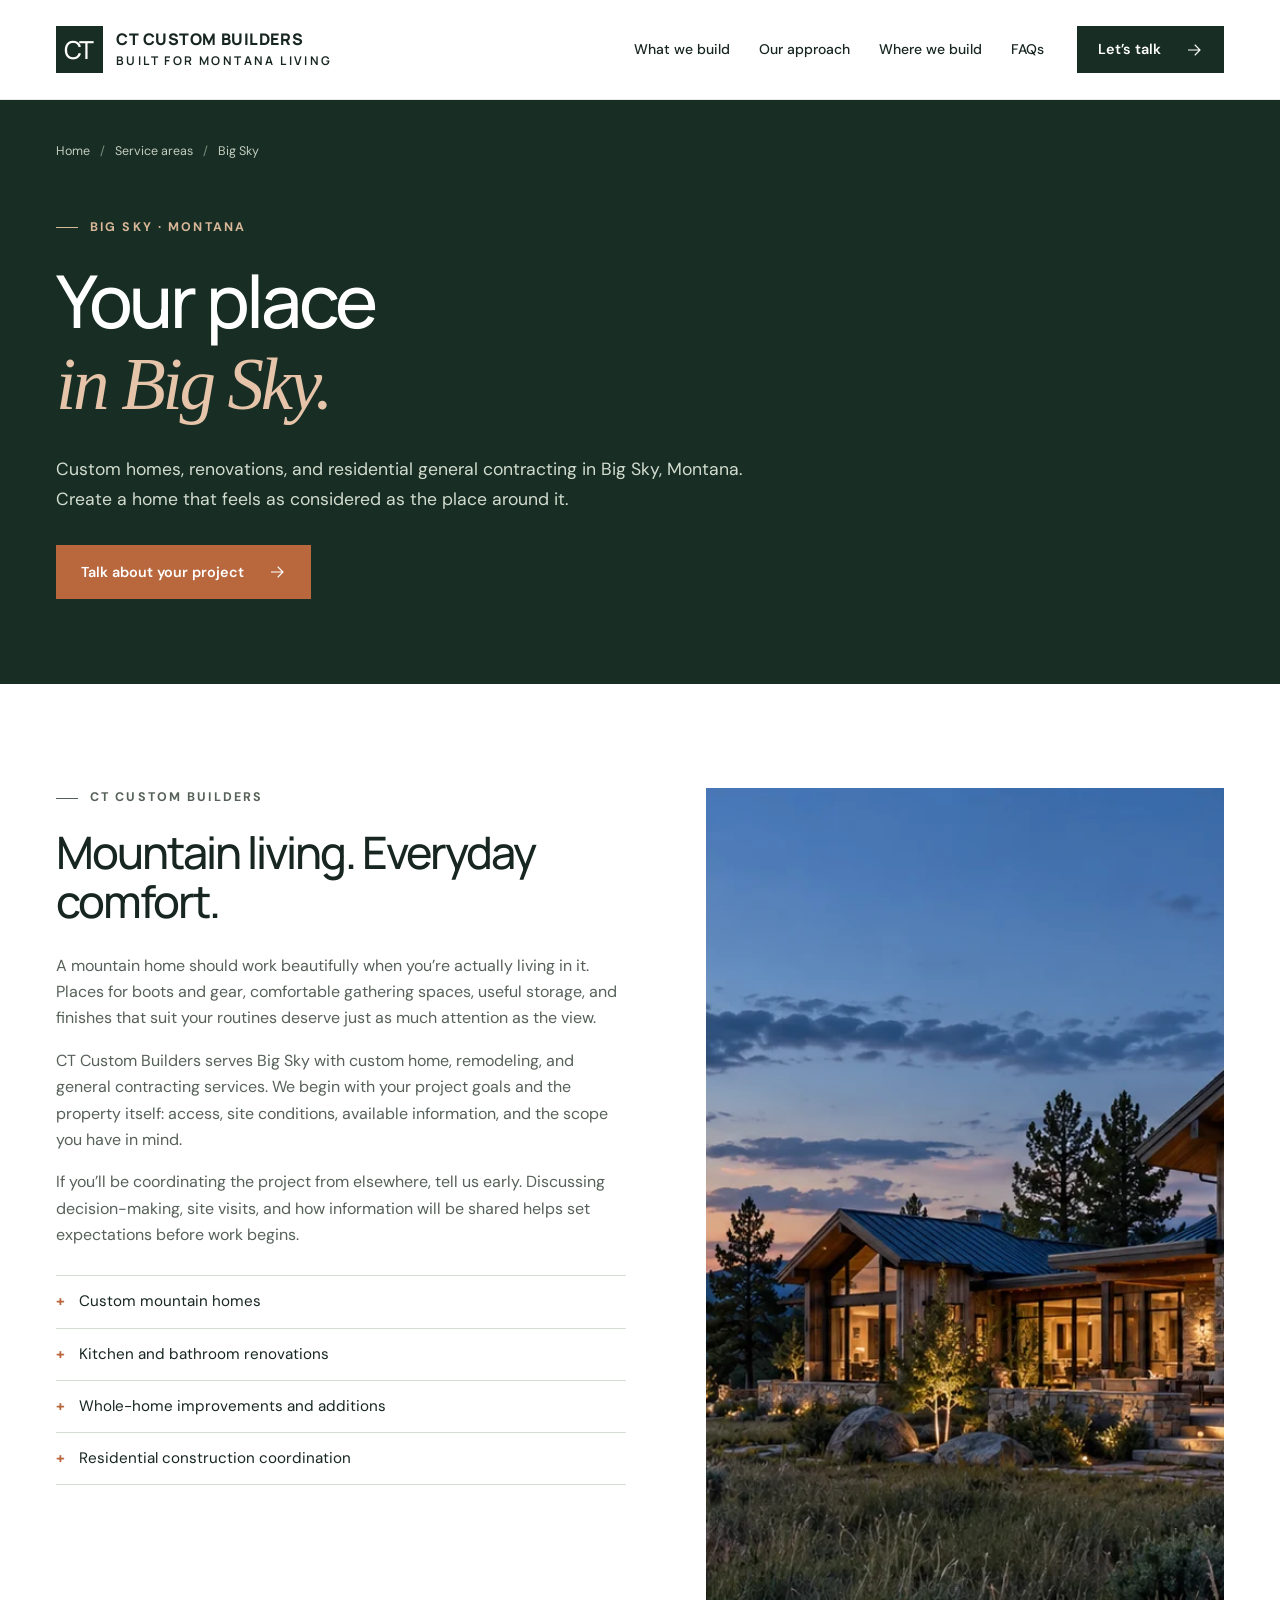
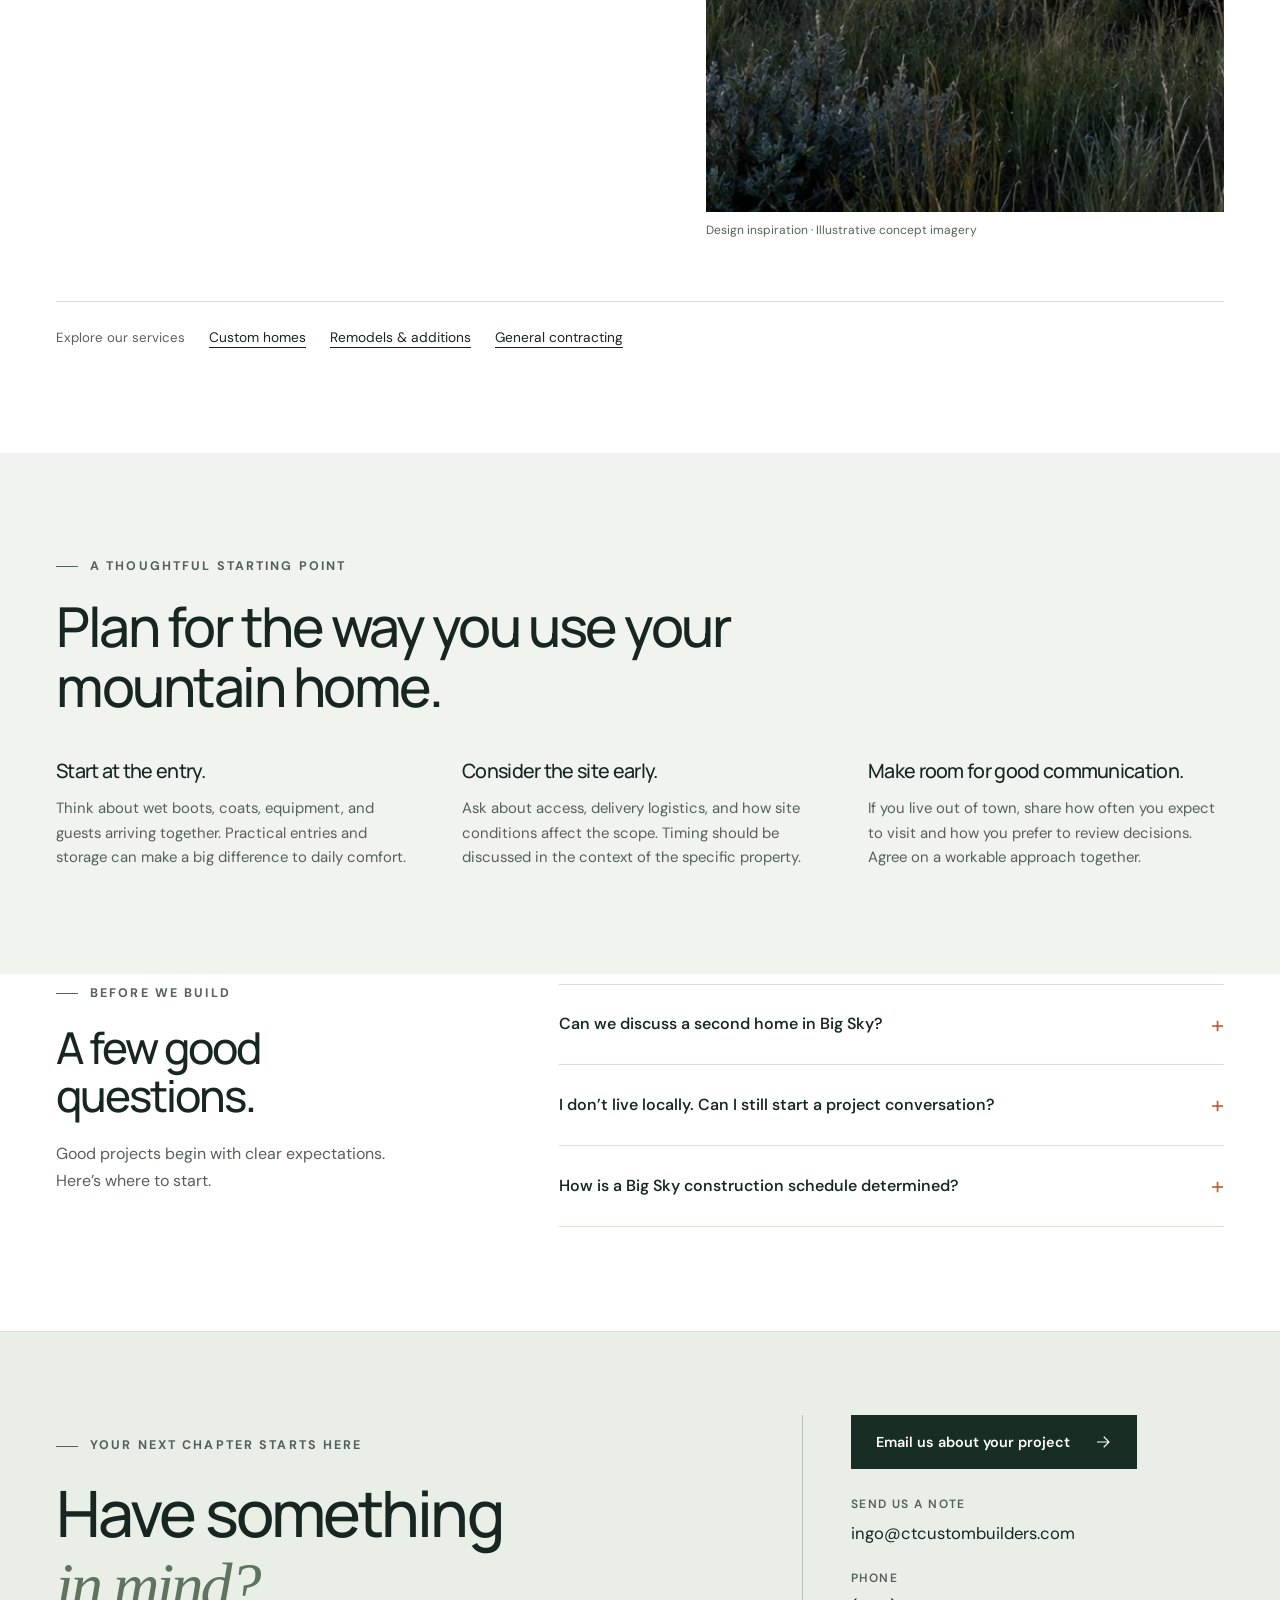
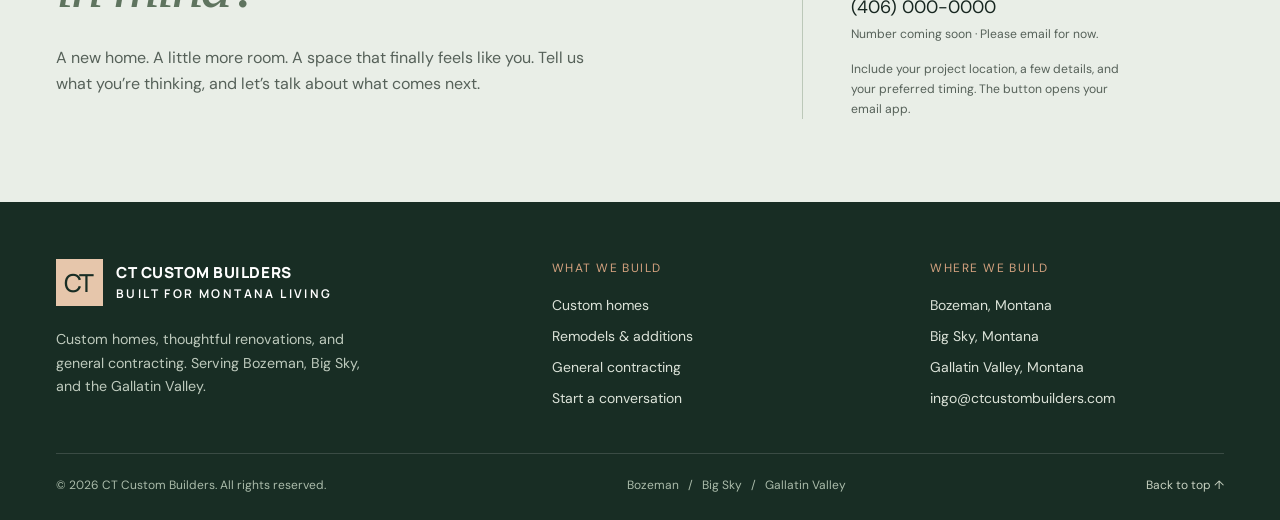
==== areas/big-sky/index.html @ 0b757d55 "Publish complete CT Custom Builders website for Hostinger Add seven responsive pages, original conce" ====
<!DOCTYPE html><html lang="en-US"><head><meta charset="utf-8"><meta name="viewport" content="width=device-width,initial-scale=1"><title>Big Sky Custom Home Builder &amp; Contractor | CT Custom Builders</title><meta name="description" content="Custom homes, mountain home renovations and general contracting in Big Sky, Montana. Plan your next project with CT Custom Builders."><meta name="robots" content="index,follow,max-image-preview:large"><meta name="theme-color" content="#182d24"><link rel="canonical" href="https://ctcustombuilders.com/areas/big-sky/"><link rel="icon" type="image/svg+xml" href="data:image/svg+xml,%3Csvg%20xmlns%3D%22http%3A%2F%2Fwww.w3.org%2F2000%2Fsvg%22%20viewBox%3D%220%200%2064%2064%22%3E%3Crect%20width%3D%2264%22%20height%3D%2264%22%20rx%3D%222%22%20fill%3D%22%23182d24%22%2F%3E%3Cpath%20d%3D%22M29%2020c-12-8-22%201-22%2012s10%2020%2022%2012%22%20fill%3D%22none%22%20stroke%3D%22%23e9c5a7%22%20stroke-width%3D%225%22%2F%3E%3Cpath%20d%3D%22M33%2020h23M44.5%2020v25%22%20fill%3D%22none%22%20stroke%3D%22%23fff%22%20stroke-width%3D%225%22%2F%3E%3C%2Fsvg%3E"><meta property="og:type" content="website"><meta property="og:site_name" content="CT Custom Builders"><meta property="og:title" content="Big Sky Custom Home Builder &amp; Contractor | CT Custom Builders"><meta property="og:description" content="Custom homes, mountain home renovations and general contracting in Big Sky, Montana. Plan your next project with CT Custom Builders."><meta property="og:url" content="https://ctcustombuilders.com/areas/big-sky/"><meta property="og:locale" content="en_US"><meta name="twitter:card" content="summary"><meta name="twitter:title" content="Big Sky Custom Home Builder &amp; Contractor | CT Custom Builders"><meta name="twitter:description" content="Custom homes, mountain home renovations and general contracting in Big Sky, Montana. Plan your next project with CT Custom Builders."><link rel="preconnect" href="https://fonts.googleapis.com"><link rel="preconnect" href="https://fonts.gstatic.com" crossorigin><link href="https://fonts.googleapis.com/css2?family=DM+Sans:wght@400;450;500;550;600;650;700&family=Manrope:wght@400;500;600;650;700;750;800&display=swap" rel="stylesheet"><link rel="stylesheet" href="/assets/site.css"><script type="application/ld+json">{"@context": "https://schema.org", "@graph": [{"@type": "Organization", "@id": "https://ctcustombuilders.com/#organization", "name": "CT Custom Builders", "url": "https://ctcustombuilders.com/", "email": "ingo@ctcustombuilders.com", "logo": "https://ctcustombuilders.com/assets/favicon.svg", "description": "A contracting company serving Bozeman, Big Sky, and the Gallatin Valley, Montana.", "areaServed": [{"@type": "City", "name": "Bozeman, Montana"}, {"@type": "Place", "name": "Big Sky, Montana"}, {"@type": "Place", "name": "Gallatin Valley, Montana"}]}, {"@type": "WebSite", "@id": "https://ctcustombuilders.com/#website", "url": "https://ctcustombuilders.com/", "name": "CT Custom Builders", "publisher": {"@id": "https://ctcustombuilders.com/#organization"}}, {"@type": "WebPage", "@id": "https://ctcustombuilders.com/areas/big-sky/#webpage", "url": "https://ctcustombuilders.com/areas/big-sky/", "name": "Big Sky Custom Home Builder & Contractor | CT Custom Builders", "description": "Custom homes, mountain home renovations and general contracting in Big Sky, Montana. Plan your next project with CT Custom Builders.", "isPartOf": {"@id": "https://ctcustombuilders.com/#website"}, "about": {"@id": "https://ctcustombuilders.com/#organization"}, "inLanguage": "en-US"}, {"@type": "BreadcrumbList", "itemListElement": [{"@type": "ListItem", "position": 1, "name": "Home", "item": "https://ctcustombuilders.com/"}, {"@type": "ListItem", "position": 2, "name": "Big Sky", "item": "https://ctcustombuilders.com/areas/big-sky/"}]}, {"@type": "Service", "@id": "https://ctcustombuilders.com/areas/big-sky/#service", "name": "Residential construction in Big Sky, Montana", "serviceType": ["Custom home construction", "Home remodeling", "General contracting"], "provider": {"@id": "https://ctcustombuilders.com/#organization"}, "areaServed": {"@type": "Place", "name": "Big Sky, Montana"}, "url": "https://ctcustombuilders.com/areas/big-sky/", "description": "Custom homes, mountain home renovations and general contracting in Big Sky, Montana. Plan your next project with CT Custom Builders."}]}</script><script src="/assets/site.js" defer></script></head><body><a class="skip" href="#main">Skip to content</a><header class="site-header"><div class="wrap header-inner"><a class="brand" href="/" aria-label="CT Custom Builders home"><span class="brand-mark" aria-hidden="true">CT</span><span class="brand-name"><strong>CT CUSTOM BUILDERS</strong><span>BUILT FOR MONTANA LIVING</span></span></a><nav class="desktop-nav" aria-label="Main navigation"><a href="/#services">What we build</a><a href="/#approach">Our approach</a><a href="/#service-areas">Where we build</a><a href="/#questions">FAQs</a><a class="button dark" href="#contact">Let’s talk <svg viewBox="0 0 24 24" fill="none" stroke="currentColor" stroke-width="1.5" aria-hidden="true"><path d="M4 12h15M13 5l7 7-7 7"/></svg></a></nav><button class="menu-toggle" type="button" aria-expanded="false" aria-controls="mobile-nav">Menu <svg viewBox="0 0 24 24" fill="none" stroke="currentColor" stroke-width="1.5" aria-hidden="true"><path d="M4 7h16M4 12h16M4 17h16"/></svg></button><nav id="mobile-nav" class="mobile-nav" aria-label="Mobile navigation"><a href="/#services">What we build</a><a href="/#approach">Our approach</a><a href="/#service-areas">Where we build</a><a href="/#questions">FAQs</a><a class="button dark" href="#contact">Let’s talk <svg viewBox="0 0 24 24" fill="none" stroke="currentColor" stroke-width="1.5" aria-hidden="true"><path d="M4 12h15M13 5l7 7-7 7"/></svg></a></nav></div></header><main id="main"><section class="inner-hero"><div class="wrap"><nav class="breadcrumbs" aria-label="Breadcrumb"><span><a href="/">Home</a></span><span><a href="/#service-areas">Service areas</a></span><span aria-current="page">Big Sky</span></nav><div class="eyebrow">Big Sky · Montana</div><h1>Your place<br><em>in Big Sky.</em></h1><p class="lead">Custom homes, renovations, and residential general contracting in Big Sky, Montana. Create a home that feels as considered as the place around it.</p><a class="button copper" href="#contact">Talk about your project <svg viewBox="0 0 24 24" fill="none" stroke="currentColor" stroke-width="1.5" aria-hidden="true"><path d="M4 12h15M13 5l7 7-7 7"/></svg></a></div></section><section class="section"><div class="wrap"><div class="detail-grid"><div><div class="eyebrow">CT Custom Builders</div><h2>Mountain living. Everyday comfort.</h2><p>A mountain home should work beautifully when you’re actually living in it. Places for boots and gear, comfortable gathering spaces, useful storage, and finishes that suit your routines deserve just as much attention as the view.</p><p>CT Custom Builders serves Big Sky with custom home, remodeling, and general contracting services. We begin with your project goals and the property itself: access, site conditions, available information, and the scope you have in mind.</p><p>If you’ll be coordinating the project from elsewhere, tell us early. Discussing decision-making, site visits, and how information will be shared helps set expectations before work begins.</p><ul class="checklist"><li>Custom mountain homes</li><li>Kitchen and bathroom renovations</li><li>Whole-home improvements and additions</li><li>Residential construction coordination</li></ul></div><figure class="detail-image"><img src="/assets/montana-home.webp" alt="Illustrative concept of a Montana home with timber and stone" width="1536" height="1024" loading="lazy" decoding="async"><figcaption>Design inspiration · Illustrative concept imagery</figcaption></figure></div><div class="related"><span>Explore our services</span><a href="/services/custom-homes/">Custom homes</a><a href="/services/remodels-additions/">Remodels &amp; additions</a><a href="/services/general-contracting/">General contracting</a></div></div></section><section class="section planning-section"><div class="wrap"><div class="section-top"><div><div class="eyebrow">A thoughtful starting point</div><h2>Plan for the way you use your mountain home.</h2></div></div><div class="process-grid"><div class="planning-card"><h3>Start at the entry.</h3><p>Think about wet boots, coats, equipment, and guests arriving together. Practical entries and storage can make a big difference to daily comfort.</p></div><div class="planning-card"><h3>Consider the site early.</h3><p>Ask about access, delivery logistics, and how site conditions affect the scope. Timing should be discussed in the context of the specific property.</p></div><div class="planning-card"><h3>Make room for good communication.</h3><p>If you live out of town, share how often you expect to visit and how you prefer to review decisions. Agree on a workable approach together.</p></div></div></div></section><section class="section faq-section" id="questions"><div class="wrap faq-grid"><div class="faq-intro"><div class="eyebrow">Before we build</div><h2>A few good questions.</h2><p>Good projects begin with clear expectations. Here’s where to start.</p></div><div class="faq-list"><details><summary>Can we discuss a second home in Big Sky?</summary><div class="answer">Yes. Tell us how you expect to use the home, where the property is located, and whether you’re planning new construction or improvements to an existing home.</div></details><details><summary>I don’t live locally. Can I still start a project conversation?</summary><div class="answer">Yes. Email your project details and let us know where you are based. We can discuss communication, site visits, and decision-making as part of the planning process.</div></details><details><summary>How is a Big Sky construction schedule determined?</summary><div class="answer">The project scope, design readiness, site access, material availability, and seasonal conditions all need consideration. A schedule is discussed after the specifics of your property and project are understood.</div></details></div></div></section><section class="contact-section" id="contact" aria-labelledby="contact-title"><div class="wrap contact-grid"><div><div class="eyebrow">Your next chapter starts here</div><h2 id="contact-title">Have something<br><em>in mind?</em></h2><p class="contact-intro">A new home. A little more room. A space that finally feels like you. Tell us what you’re thinking, and let’s talk about what comes next.</p></div><div class="contact-details"><a class="button dark" href="mailto:ingo@ctcustombuilders.com?subject=Let%E2%80%99s%20talk%20about%20my%20project&amp;body=Hello%20CT%20Custom%20Builders%2C%0A%0AI%20would%20like%20to%20discuss%20a%20project.%0A%0AName%3A%0AProject%20location%3A%0AProject%20type%3A%0APreferred%20timeline%3A%0AA%20little%20about%20my%20plans%3A%0A%0AThank%20you%21">Email us about your project <svg viewBox="0 0 24 24" fill="none" stroke="currentColor" stroke-width="1.5" aria-hidden="true"><path d="M4 12h15M13 5l7 7-7 7"/></svg></a><div><span class="contact-label">Send us a note</span><a class="contact-email" href="mailto:ingo@ctcustombuilders.com">ingo@ctcustombuilders.com</a></div><div class="phone-line"><span class="contact-label">Phone</span><span class="phone-number">(406) 000-0000</span><span class="phone-note">Number coming soon · Please email for now.</span></div><p class="email-note">Include your project location, a few details, and your preferred timing. The button opens your email app.</p></div></div></section></main><footer class="site-footer"><div class="wrap"><div class="footer-main"><div class="footer-brand"><a class="brand" href="/" aria-label="CT Custom Builders home"><span class="brand-mark" aria-hidden="true">CT</span><span class="brand-name"><strong>CT CUSTOM BUILDERS</strong><span>BUILT FOR MONTANA LIVING</span></span></a><p>Custom homes, thoughtful renovations, and general contracting. Serving Bozeman, Big Sky, and the Gallatin Valley.</p></div><div><div class="footer-heading">What we build</div><nav class="footer-links" aria-label="Services"><a href="/services/custom-homes/">Custom homes</a><a href="/services/remodels-additions/">Remodels &amp; additions</a><a href="/services/general-contracting/">General contracting</a><a href="#contact">Start a conversation</a></nav></div><div><div class="footer-heading">Where we build</div><nav class="footer-links" aria-label="Service areas"><a href="/areas/bozeman/">Bozeman, Montana</a><a href="/areas/big-sky/">Big Sky, Montana</a><a href="/areas/gallatin-valley/">Gallatin Valley, Montana</a><a href="mailto:ingo@ctcustombuilders.com">ingo@ctcustombuilders.com</a></nav></div></div><div class="footer-bottom"><span>© 2026 CT Custom Builders. All rights reserved.</span><span>Bozeman &nbsp; / &nbsp; Big Sky &nbsp; / &nbsp; Gallatin Valley</span><a href="/#main">Back to top ↑</a></div></div></footer></body></html>
---- assets/site.css ----
:root{--ink:#172620;--muted:#566159;--paper:#fff;--mist:#f1f3ef;--line:#d6ddd5;--accent:#b9683e;--accent-dark:#934b28;--forest:#182d24;--sand:#e9c5a7;--serif:Georgia,'Times New Roman',serif;--sans:'DM Sans',Arial,sans-serif;--heading:'Manrope',Arial,sans-serif}
*{box-sizing:border-box}html{scroll-behavior:smooth;scroll-padding-top:100px}body{margin:0;background:var(--paper);color:var(--ink);font-family:var(--sans);font-size:16px;line-height:1.65;-webkit-font-smoothing:antialiased}a{color:inherit;text-decoration:none}button{font:inherit}button,a,summary{-webkit-tap-highlight-color:transparent}a:focus-visible,button:focus-visible,summary:focus-visible{outline:3px solid var(--accent);outline-offset:6px}img{display:block;width:100%;object-fit:cover}h1,h2,h3,h4,p{margin:0}h1,h2,h3{font-family:var(--heading);font-weight:500;line-height:1.1;letter-spacing:-.045em}h2{font-size:clamp(2.25rem,4.3vw,4.1rem)}h3{font-size:1.6rem;line-height:1.25;letter-spacing:-.035em}p+p{margin-top:1rem}button{cursor:pointer}svg{flex-shrink:0}.wrap{width:min(1344px,calc(100% - 112px));margin:auto}.eyebrow{font-size:.78rem;letter-spacing:.17em;font-weight:700;line-height:1.5;text-transform:uppercase}.eyebrow::before{content:'';display:inline-block;vertical-align:middle;width:22px;height:1px;background:currentColor;margin-right:12px}.section{padding:104px 0}.muted{color:var(--muted)}.text-link{display:inline-flex;align-items:center;gap:20px;font-size:.9rem;font-weight:600;border-bottom:1px solid currentColor;padding:8px 0;line-height:1.4}.text-link svg{width:17px;height:17px;transition:transform .2s}.text-link:hover svg{transform:translateX(4px)}.button{display:inline-flex;align-items:center;justify-content:center;gap:24px;padding:17px 24px;font-size:.9rem;line-height:1.3;font-weight:600;min-height:54px;transition:background .2s,transform .2s;border:1px solid transparent}.button:hover{transform:translateY(-2px)}.button svg{width:18px;height:18px}.button.copper{background:var(--accent);color:#fff}.button.copper:hover{background:var(--accent-dark)}.button.light{background:#fff;color:var(--ink)}.button.dark{background:var(--forest);color:#fff}.button.outline{border-color:#819087;color:#fff}.button.outline:hover{background:#ffffff12}.skip{position:fixed;top:-100px;left:16px;padding:12px;background:white;z-index:100}.skip:focus{top:12px}.site-header{height:100px;display:flex;align-items:center;background:#fff;border-bottom:1px solid #e7eae5;position:relative;z-index:20}.header-inner{display:flex;align-items:center;justify-content:space-between;gap:28px}.brand{display:flex;align-items:center;gap:13px;flex-shrink:0}.brand-mark{width:47px;height:47px;background:var(--forest);color:#fff;display:flex;align-items:center;justify-content:center;font:500 1.55rem var(--heading);letter-spacing:-.11em;padding-right:4px}.brand-name{font-family:var(--heading);line-height:1.2}.brand-name strong{display:block;font-size:1rem;font-weight:800;letter-spacing:.035em}.brand-name span{display:block;font-size:.75rem;letter-spacing:.2em;font-weight:650;margin-top:5px}.desktop-nav{display:flex;align-items:center;gap:29px;font-size:.875rem;font-weight:500}.desktop-nav a:not(.button){padding:13px 0;position:relative}.desktop-nav a:not(.button):after{content:'';position:absolute;bottom:8px;left:0;right:100%;height:1px;background:var(--accent);transition:right .2s}.desktop-nav a:hover:after{right:0}.desktop-nav .button{padding:13px 20px;min-height:47px;margin-left:4px}.menu-toggle{display:none;align-items:center;justify-content:center;gap:8px;border:1px solid var(--line);background:#fff;padding:9px 12px;font-size:.875rem}.menu-toggle svg{width:20px;height:20px}.mobile-nav{display:none}.hero{position:relative;color:#fff;min-height:730px;height:min(820px,calc(100svh - 100px));isolation:isolate;overflow:hidden;background:#23382f}.hero-image{position:absolute;inset:0;width:100%;height:100%;z-index:-3;object-position:60% 53%}.hero:after{content:'';position:absolute;inset:0;z-index:-2;background:linear-gradient(90deg,rgba(9,23,18,.79) 0%,rgba(11,25,19,.56) 38%,rgba(12,28,20,.06) 78%),linear-gradient(0deg,rgba(10,25,18,.6),transparent 38%)}.hero-inner{height:100%;min-height:inherit;display:flex;flex-direction:column;justify-content:center;align-items:flex-start;padding-top:5px;padding-bottom:88px}.hero .eyebrow{color:#e6eae3;margin-bottom:27px;font-size:.76rem}.hero h1{font-size:clamp(4.1rem,6.7vw,6.7rem);max-width:810px;line-height:1.045;letter-spacing:-.065em;font-weight:500}.hero h1 em{font-family:var(--serif);font-weight:400;letter-spacing:-.06em;color:#e5c4a9}.hero-copy{max-width:490px;font-size:1.065rem;line-height:1.65;color:#e6e9e4;margin-top:27px}.hero-actions{display:flex;gap:30px;align-items:center;margin-top:35px}.hero-actions .text-link{font-size:.875rem;border-bottom-color:#ffffff60}.hero-bottom{position:absolute;bottom:32px;left:0;right:0;display:flex;align-items:flex-end;justify-content:space-between;gap:25px;font-size:.78rem;color:#e1e7df}.hero-bottom .location{display:flex;align-items:center;gap:9px}.hero-bottom svg{width:16px;height:16px}.hero-bottom .concept{color:#ffffffae;font-size:.75rem}.intro-ribbon{border-bottom:1px solid var(--line);background:#f8f9f6}.intro-ribbon .wrap{display:flex;align-items:center;justify-content:space-between;padding:26px 0;gap:24px}.intro-ribbon p{font:500 1.03rem var(--heading);letter-spacing:-.02em}.ribbon-items{display:flex;gap:32px;font-size:.8rem;letter-spacing:.03em;color:var(--muted)}.ribbon-items span+span:before{content:'+';margin-right:32px;color:var(--accent)}.section-top{display:flex;align-items:flex-end;justify-content:space-between;gap:45px;margin-bottom:49px}.section-top .eyebrow{margin-bottom:20px;color:var(--muted)}.section-top h2{max-width:650px}.section-top>p{max-width:330px;font-size:.98rem;color:var(--muted);line-height:1.7;padding-bottom:4px}.service-grid{display:grid;grid-template-columns:1fr 1fr 1fr;gap:25px}.service-card{min-width:0}.service-photo{position:relative;display:block;overflow:hidden;background:var(--mist);aspect-ratio:1.36}.service-photo img{height:100%;transition:transform .6s}.service-photo:hover img{transform:scale(1.035)}.service-photo .number{position:absolute;top:16px;left:16px;background:#fff;color:var(--ink);font-size:.75rem;padding:5px 10px;font-weight:600}.service-card:first-child img{object-position:72%}.service-card:last-child img{object-position:center}.service-title{display:flex;justify-content:space-between;align-items:center;gap:12px;margin:24px 0 12px}.service-title h3{font-size:1.5rem}.service-title svg{width:23px;height:23px;color:var(--accent)}.service-card p{font-size:.95rem;color:var(--muted);line-height:1.65}.service-card .text-link{margin-top:12px;font-size:.8rem}.image-note{text-align:right;margin-top:20px;font-size:.75rem;color:#727b74}.approach-section{background:var(--forest);color:#fff;position:relative;overflow:hidden}.approach-grid{display:grid;grid-template-columns:1fr 1.05fr;gap:100px;align-items:center}.approach-photo{position:relative}.approach-photo img{aspect-ratio:.91;object-position:50% 50%;max-height:610px}.approach-photo .photo-tag{position:absolute;left:24px;bottom:24px;right:24px;padding:20px 24px;border:1px solid #ffffff60;background:#163025a8;backdrop-filter:blur(8px);font:500 1.1rem var(--heading);line-height:1.4}.approach-copy .eyebrow{color:#c9d2c7;margin-bottom:25px}.approach-copy h2{font-size:clamp(2.3rem,4.2vw,4rem)}.approach-copy h2 em{font-family:var(--serif);font-weight:400;color:var(--sand)}.approach-copy>p{color:#c9d2c7;margin-top:25px;max-width:460px}.principles{margin-top:29px;border-top:1px solid #ffffff2c}.principle{padding:18px 0;border-bottom:1px solid #ffffff2c;display:flex;gap:18px;align-items:baseline}.principle>span{color:#d4a27f;font-size:.75rem}.principle h3{font-size:1.02rem;letter-spacing:-.02em}.principle p{margin-top:5px;color:#c1ccc0;font-size:.875rem}.approach-copy .text-link{margin-top:26px;color:#fff}.areas-section{background:var(--mist)}.area-list{border-top:1px solid #bbc6bc}.area-row{display:grid;grid-template-columns:52px 1fr 1.4fr 38px;align-items:center;gap:25px;padding:31px 0;border-bottom:1px solid #bbc6bc;transition:color .2s}.area-row:hover{color:var(--accent-dark)}.area-row .area-number{font-size:.78rem;color:#727d73}.area-row h3{font-size:2rem}.area-row p{font-size:.95rem;color:var(--muted);max-width:450px}.area-row .round-arrow{border:1px solid #a8b4a9;display:flex;align-items:center;justify-content:center;width:38px;height:38px;border-radius:50%}.round-arrow svg{width:18px;height:18px}.process-top{display:grid;grid-template-columns:1fr 1fr;gap:80px;margin-bottom:54px;align-items:end}.process-top .eyebrow{margin-bottom:20px;color:var(--muted)}.process-top p{max-width:425px;color:var(--muted);justify-self:end}.process-grid{display:grid;grid-template-columns:repeat(3,1fr);gap:50px;counter-reset:process}.process-item{border-top:1px solid var(--line);padding-top:23px}.process-item .step{font-size:.82rem;color:var(--accent);display:block;margin-bottom:28px;font-weight:600}.process-item h3{font-size:1.3rem;margin-bottom:14px}.process-item p{font-size:.94rem;color:var(--muted)}.faq-section{padding-top:10px}.faq-grid{display:grid;grid-template-columns:.85fr 1.4fr;gap:100px}.faq-grid .eyebrow{color:var(--muted);margin-bottom:20px}.faq-grid h2{font-size:2.75rem;max-width:370px}.faq-grid .faq-intro p{margin-top:22px;color:var(--muted);max-width:330px}.faq-list{border-top:1px solid var(--line)}details{border-bottom:1px solid var(--line)}summary{list-style:none;display:flex;align-items:center;justify-content:space-between;gap:30px;padding:23px 0;font-size:1rem;font-weight:550;cursor:pointer;line-height:1.4}summary::-webkit-details-marker{display:none}summary:after{content:'+';font-size:1.5rem;font-weight:400;color:var(--accent)}details[open] summary:after{content:'−'}details .answer{padding:0 35px 24px 0;color:var(--muted);font-size:.95rem}.contact-section{background:#e9eeE7;border-top:1px solid #d8e0d5;padding:83px 0}.contact-grid{display:grid;grid-template-columns:1.3fr .85fr;gap:100px;align-items:center}.contact-section .eyebrow{color:var(--muted);margin-bottom:23px}.contact-section h2{font-size:clamp(2.75rem,5vw,4.4rem);max-width:660px}.contact-section h2 em{font-family:var(--serif);font-weight:400;color:#5f745f}.contact-section .contact-intro{margin-top:23px;color:var(--muted);max-width:540px}.contact-details{border-left:1px solid #bcc8b9;padding-left:48px}.contact-details .button{margin-bottom:26px;white-space:nowrap}.contact-label{display:block;font-size:.75rem;font-weight:600;letter-spacing:.12em;text-transform:uppercase;color:var(--muted);margin-bottom:5px}.contact-email{font-size:1.04rem;word-break:break-word}.contact-email:hover{text-decoration:underline}.phone-line{margin-top:21px}.phone-number{font-size:1.12rem}.phone-note{display:block;color:var(--muted);font-size:.76rem;margin-top:1px}.email-note{font-size:.76rem;color:var(--muted);margin-top:15px;max-width:290px}.site-footer{background:var(--forest);color:#fff;padding:57px 0 24px}.footer-main{display:grid;grid-template-columns:1.4fr 1fr 1fr;gap:85px}.site-footer .brand-mark{background:#e6c6ab;color:var(--forest)}.site-footer .brand-name strong{font-size:.95rem}.footer-brand p{font-size:.89rem;color:#becabd;max-width:315px;margin-top:22px}.footer-heading{font-size:.75rem;letter-spacing:.12em;text-transform:uppercase;color:#d4a27f;margin-bottom:15px}.footer-links{display:flex;flex-direction:column;align-items:flex-start;gap:8px;font-size:.86rem;color:#dce3d9}.footer-links a:hover{color:#e8bea0}.footer-bottom{border-top:1px solid #ffffff25;display:flex;justify-content:space-between;gap:24px;margin-top:43px;padding-top:22px;color:#aabbaa;font-size:.75rem}.footer-bottom a{color:#c7d1c1}.inner-hero{background:var(--forest);color:#fff;padding:41px 0 85px;position:relative;overflow:hidden}.breadcrumbs{display:flex;flex-wrap:wrap;gap:10px;font-size:.78rem;color:#c3cdbf;margin-bottom:56px}.breadcrumbs a:hover{text-decoration:underline}.breadcrumbs span:not(:last-child):after{content:'/';margin-left:10px;color:#7b907c}.inner-hero .eyebrow{color:#d9b89a;margin-bottom:24px}.inner-hero h1{font-size:clamp(3rem,5.7vw,5.7rem);max-width:1060px}.inner-hero h1 em{font-family:var(--serif);font-weight:400;color:#e5c4a9}.inner-hero .lead{font-size:1.1rem;max-width:710px;color:#d2dcce;margin-top:30px;line-height:1.7}.inner-hero .button{margin-top:30px}.detail-grid{display:grid;grid-template-columns:1.1fr 1fr;gap:80px;align-items:start}.detail-grid .eyebrow{color:var(--muted);margin-bottom:20px}.detail-grid h2{font-size:clamp(2.2rem,3.5vw,3.3rem);margin-bottom:27px}.detail-grid p{color:var(--muted)}.detail-image img{aspect-ratio:1.07}.detail-image figcaption{font-size:.75rem;color:var(--muted);margin-top:9px}.detail-image{margin:0}.checklist{list-style:none;margin:27px 0 0;padding:0;border-top:1px solid var(--line)}.checklist li{padding:13px 0;border-bottom:1px solid var(--line);display:flex;gap:14px;color:var(--ink);font-size:.95rem}.checklist li:before{content:'+';color:var(--accent);font-weight:700}.planning-section{background:var(--mist)}.planning-section .section-top{margin-bottom:42px}.planning-section .section-top h2{max-width:810px}.planning-card h3{font-size:1.23rem;margin-bottom:13px}.planning-card p{font-size:.93rem;color:var(--muted)}.related{margin-top:60px;border-top:1px solid var(--line);padding-top:24px;display:flex;gap:24px;flex-wrap:wrap;align-items:center}.related>span{font-size:.83rem;color:var(--muted)}.related a{font-size:.86rem;text-decoration:underline;text-underline-offset:5px}.error-content{text-align:center;padding:100px 20px}.error-content h1{font-size:4rem}.error-content p{margin:25px 0}.error-content .button{margin-top:10px}
@media(min-width:1700px){.hero h1{font-size:7rem}.hero{height:830px}.wrap{width:min(1450px,calc(100% - 144px))}}
@media(max-width:1180px){.wrap{width:calc(100% - 72px)}.desktop-nav{gap:22px}.hero{min-height:690px}.hero h1{font-size:5.6rem}.approach-grid{gap:60px}.contact-grid{gap:55px}.contact-details{padding-left:35px}.ribbon-items{gap:20px}.ribbon-items span+span:before{margin-right:20px}.faq-grid{gap:70px}.footer-main{gap:45px}.detail-grid{gap:50px}.brand-name strong{font-size:.9rem}}
@media(max-width:960px){.desktop-nav{gap:20px}.desktop-nav>a:nth-child(3){display:none}.desktop-nav>a:nth-child(4){display:none}.hero{min-height:700px}.hero h1{font-size:5rem}.hero-image{object-position:63%}.intro-ribbon .wrap{align-items:flex-start;flex-direction:column;gap:12px}.section{padding:78px 0}.section-top{gap:35px}.section-top>p{max-width:290px}.service-grid{gap:20px}.service-title{align-items:flex-start}.service-title h3{font-size:1.26rem}.service-title svg{width:19px}.approach-grid{gap:40px}.approach-photo .photo-tag{left:18px;bottom:18px;right:18px;padding:15px;font-size:1rem}.approach-photo img{aspect-ratio:.76}.approach-copy h2{font-size:2.6rem}.area-row{grid-template-columns:30px 1fr 1.2fr 38px;gap:18px}.area-row h3{font-size:1.6rem}.process-top{gap:45px}.process-grid{gap:30px}.faq-grid{gap:50px;grid-template-columns:1fr 1.35fr}.faq-grid h2{font-size:2.4rem}.contact-grid{gap:38px;grid-template-columns:1.1fr 1fr}.contact-details{padding-left:30px}.contact-section h2{font-size:3.2rem}.contact-details .button{padding:15px 18px;gap:14px}.footer-main{gap:40px}.detail-grid{gap:40px}}
@media(max-width:850px){html{scroll-padding-top:30px}.wrap{width:calc(100% - 40px)}.site-header{height:80px}.brand-mark{width:40px;height:40px;font-size:1.35rem}.brand{gap:10px}.brand-name strong{font-size:.83rem}.brand-name span{font-size:.75rem;margin-top:4px}.desktop-nav{display:none}.menu-toggle{display:flex}.mobile-nav{position:absolute;top:80px;left:0;right:0;background:#fff;border-top:1px solid var(--line);padding:12px 20px 23px;box-shadow:0 12px 18px #15281b13}.mobile-nav.is-open{display:flex;flex-direction:column}.mobile-nav>a{padding:13px 4px;font-size:1rem;border-bottom:1px solid #e1e6df}.mobile-nav>.button{margin-top:15px;border:0}.hero{height:auto;min-height:690px}.hero-inner{min-height:690px;padding-top:76px;padding-bottom:145px;justify-content:flex-start}.hero-image{object-position:67% 50%}.hero:after{background:linear-gradient(90deg,#0c211be6,#11271db3 50%,#13291d6b),linear-gradient(0deg,#15281ab3,transparent)}.hero .eyebrow{font-size:.75rem;letter-spacing:.12em;margin-bottom:27px}.hero .eyebrow:before{width:14px;margin-right:8px}.hero h1{font-size:clamp(3.35rem,11.5vw,5rem);line-height:1.07;letter-spacing:-.06em}.hero-copy{font-size:.96rem;margin-top:24px;max-width:365px}.hero-actions{gap:22px;margin-top:30px;align-items:flex-start;flex-direction:column}.hero-actions .button{padding:16px 22px}.hero-actions .text-link{font-size:.82rem}.hero-bottom{bottom:25px;align-items:flex-start;flex-direction:column;gap:10px}.hero-bottom .location{font-size:.75rem}.hero-bottom .concept{font-size:.75rem}.intro-ribbon .wrap{padding:23px 0;gap:15px}.intro-ribbon p{font-size:1rem}.ribbon-items{gap:13px;font-size:.75rem;letter-spacing:0;flex-wrap:wrap}.ribbon-items span+span:before{margin-right:13px}.section{padding:65px 0}h2{font-size:2.45rem;letter-spacing:-.05em}.section-top{flex-direction:column;align-items:flex-start;gap:23px;margin-bottom:33px}.section-top .eyebrow{margin-bottom:19px;font-size:.75rem}.section-top>p{max-width:100%;font-size:.96rem}.service-grid{grid-template-columns:1fr;gap:38px}.service-photo{aspect-ratio:1.42}.service-title{margin-top:19px;align-items:center}.service-title h3{font-size:1.55rem}.service-card p{font-size:.95rem}.service-card .text-link{font-size:.85rem}.image-note{text-align:left;margin-top:30px;font-size:.75rem;max-width:330px}.approach-grid{grid-template-columns:1fr;gap:39px}.approach-photo img{aspect-ratio:1.2;max-height:500px}.approach-photo .photo-tag{left:20px;right:20px;bottom:20px;font-size:1.02rem}.approach-copy .eyebrow{font-size:.75rem;margin-bottom:21px}.approach-copy h2{font-size:2.6rem}.approach-copy>p{font-size:.95rem;margin-top:24px}.principle h3{font-size:1.02rem}.area-row{grid-template-columns:24px 1fr 35px;gap:13px;padding:25px 0}.area-row h3{font-size:1.65rem}.area-row p{grid-column:2;grid-row:2;font-size:.89rem}.area-row .round-arrow{grid-column:3;grid-row:1/3;width:35px;height:35px}.area-row .area-number{align-self:center;font-size:.75rem}.process-top{grid-template-columns:1fr;gap:25px;margin-bottom:38px}.process-top p{max-width:100%;justify-self:start;font-size:.96rem}.process-top .eyebrow{font-size:.75rem}.process-grid{grid-template-columns:1fr;gap:26px}.process-item{padding-top:19px}.process-item .step{margin-bottom:15px}.process-item h3{font-size:1.4rem;margin-bottom:12px}.faq-section{padding-top:10px}.faq-grid{grid-template-columns:1fr;gap:30px}.faq-grid h2{font-size:2.45rem}.faq-grid .eyebrow{font-size:.75rem}.faq-grid .faq-intro p{margin-top:20px;max-width:100%;font-size:.95rem}summary{font-size:.94rem;gap:20px;padding:22px 0}details .answer{font-size:.91rem;padding-right:14px}.contact-section{padding:61px 0}.contact-grid{grid-template-columns:1fr;gap:35px}.contact-section h2{font-size:2.9rem}.contact-section .eyebrow{font-size:.75rem}.contact-section .contact-intro{font-size:.94rem}.contact-details{border-left:0;border-top:1px solid #bdc9b9;padding:30px 0 0;display:grid;grid-template-columns:1fr;align-items:start;justify-items:start}.contact-details .button{margin-bottom:25px}.contact-email{font-size:1.03rem}.email-note{max-width:100%;font-size:.76rem}.site-footer{padding-top:44px}.footer-main{grid-template-columns:1fr 1fr;gap:33px 30px}.footer-brand{grid-column:1/-1}.footer-brand p{font-size:.86rem;max-width:330px}.footer-heading{font-size:.75rem}.footer-links{font-size:.81rem;gap:10px}.footer-bottom{flex-direction:column;gap:10px;font-size:.75rem;margin-top:35px}.inner-hero{padding:27px 0 53px}.breadcrumbs{font-size:.75rem;gap:7px;margin-bottom:39px}.inner-hero .eyebrow{font-size:.75rem;margin-bottom:22px}.inner-hero h1{font-size:clamp(2.65rem,10.5vw,4.2rem);line-height:1.1}.inner-hero .lead{font-size:1rem;margin-top:24px}.detail-grid{grid-template-columns:1fr;gap:37px}.detail-grid h2{font-size:2.3rem;margin-bottom:23px}.detail-grid p{font-size:.95rem}.detail-grid .eyebrow{font-size:.75rem}.detail-image img{aspect-ratio:1.25}.planning-section .process-grid{gap:32px}.planning-card{border-top:1px solid var(--line);padding-top:22px}.planning-card h3{font-size:1.3rem}.related{margin-top:35px;gap:17px}.related>span{flex-basis:100%}.button{font-size:.88rem;min-height:52px}}
@media(prefers-reduced-motion:reduce){html{scroll-behavior:auto}*,*:before,*:after{transition:none!important;animation:none!important}}

.footer-links a{overflow-wrap:anywhere;max-width:100%}.footer-links,.service-card .text-link{font-size:.875rem}
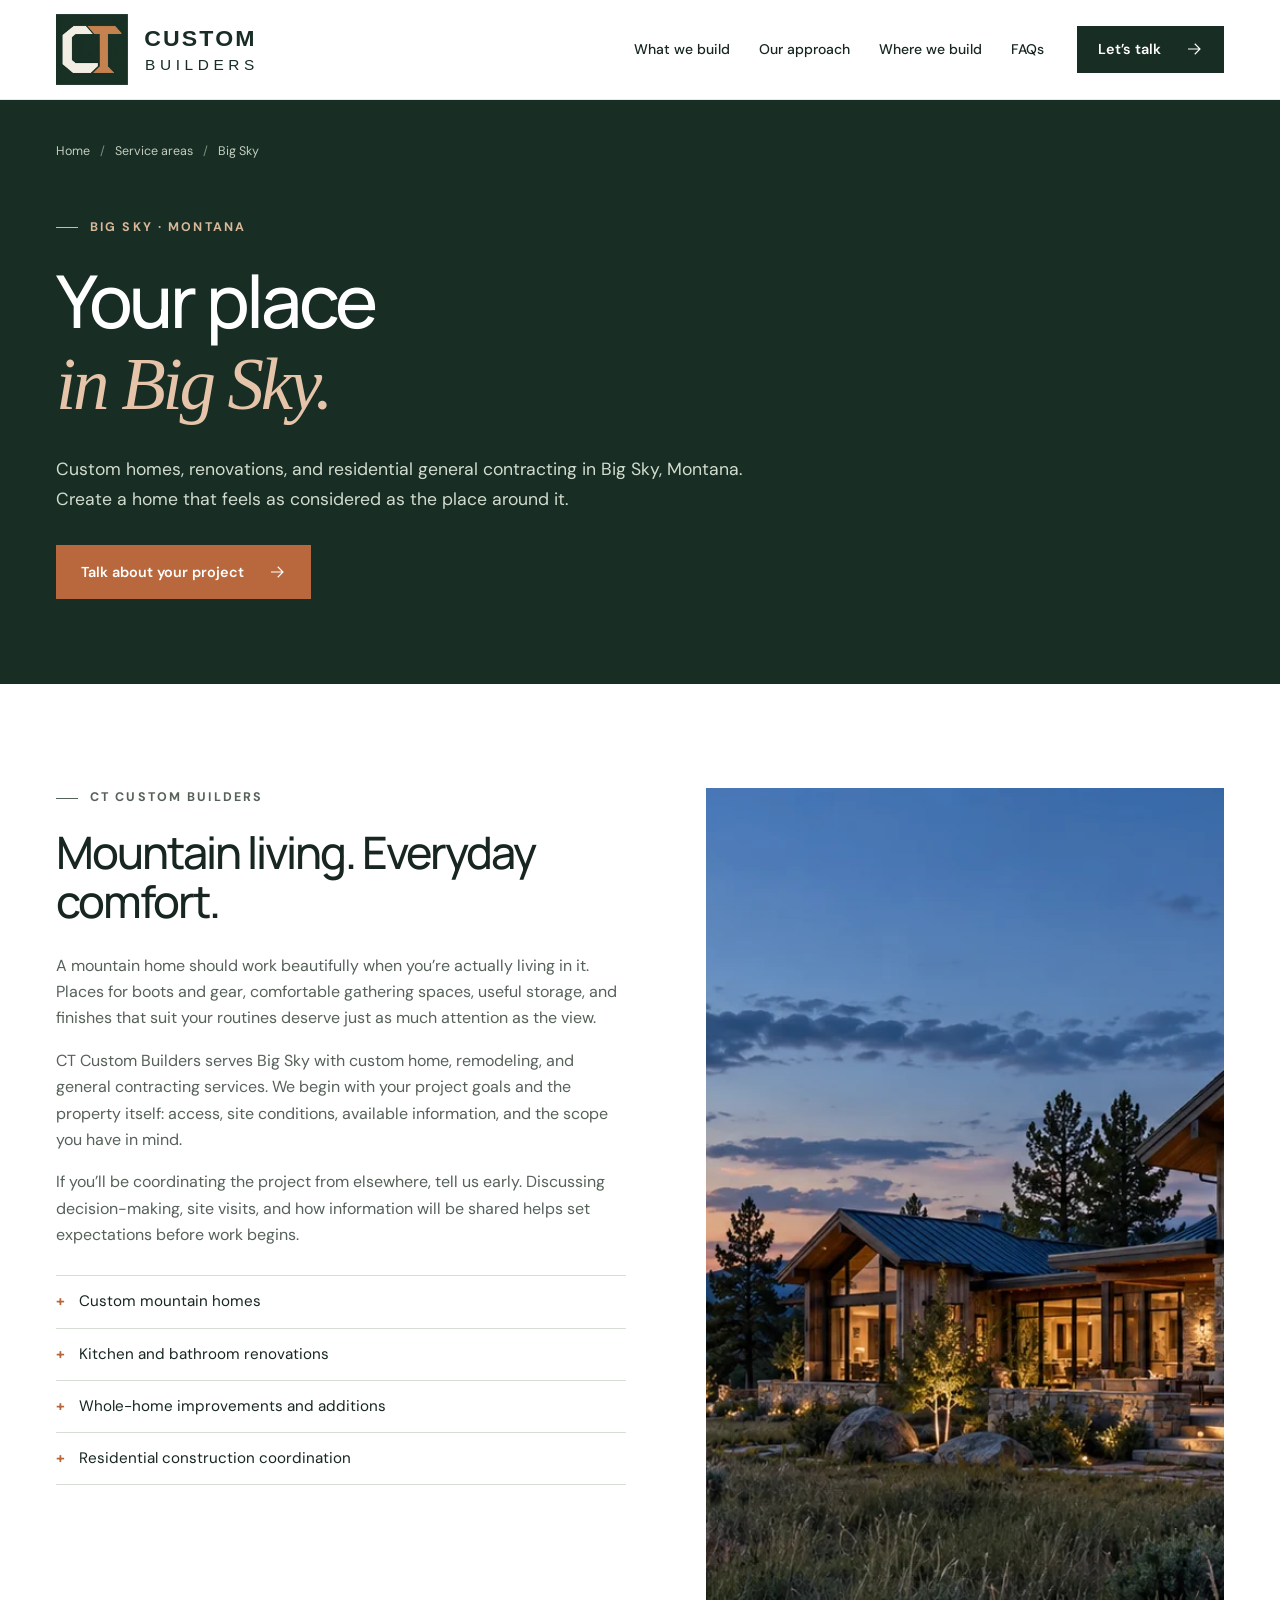
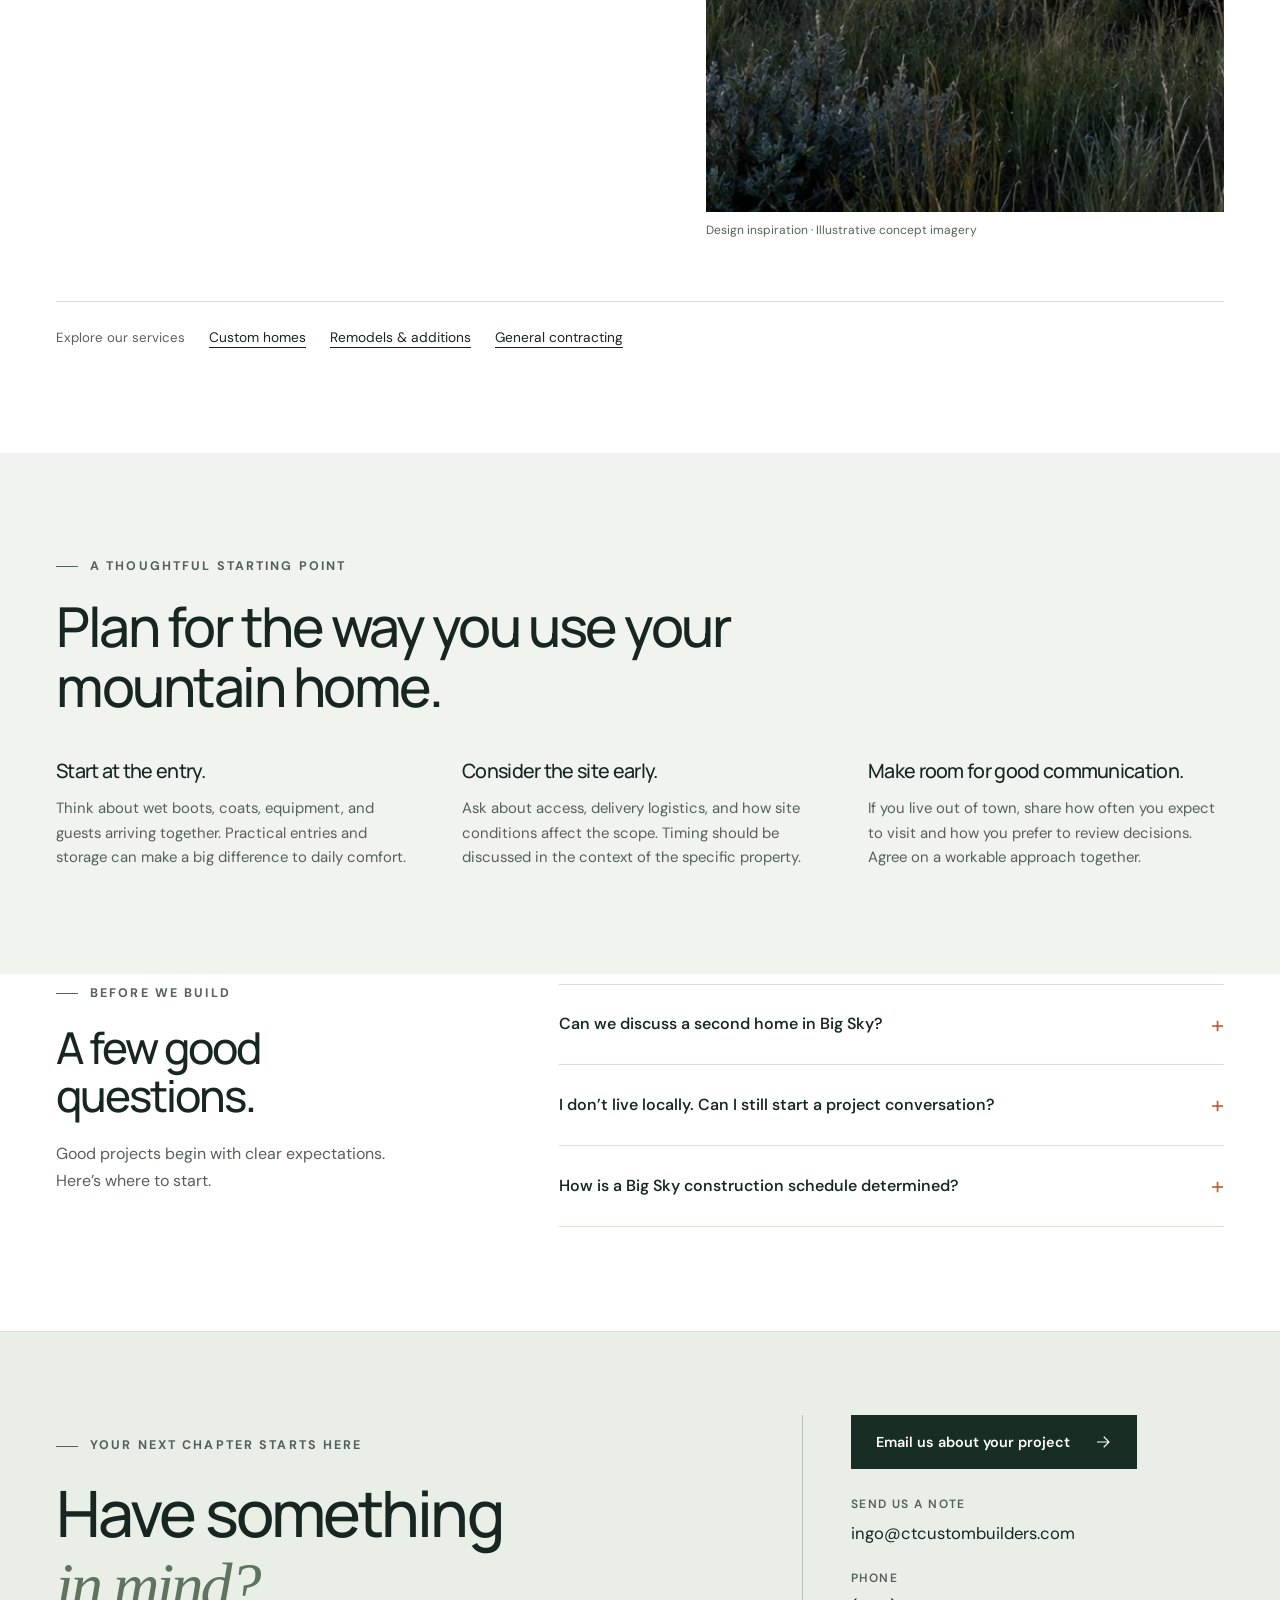
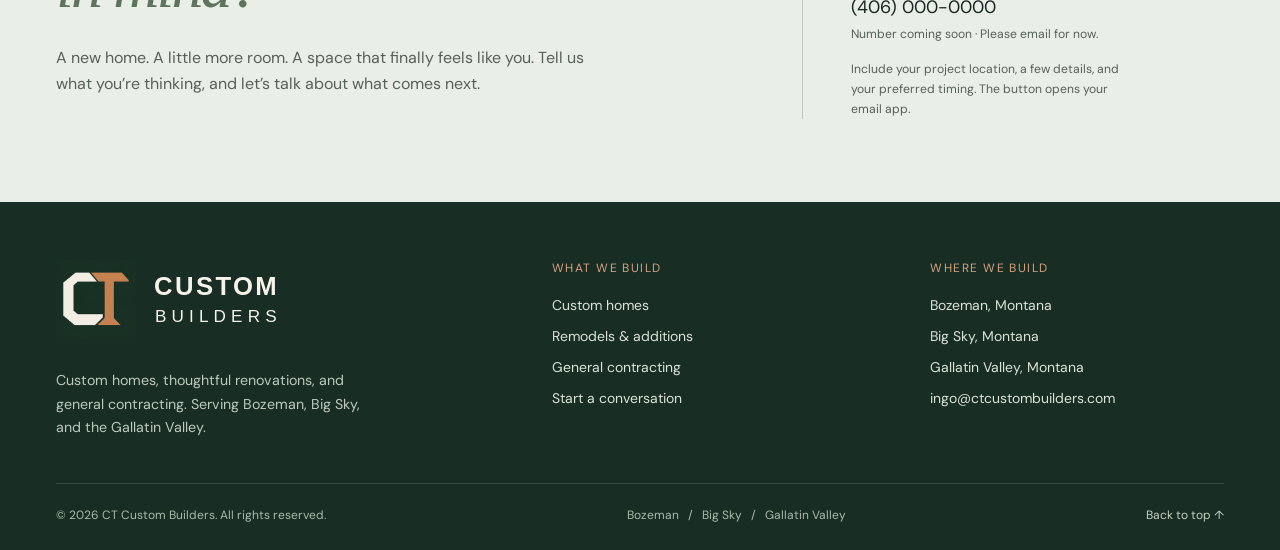
==== commit 600f4183: "Refresh CT Custom Builders logo and favicon Introduce a forest, ivory and copper architectural CT mo" ====
--- a/areas/big-sky/index.html
+++ b/areas/big-sky/index.html
@@ -1 +1 @@
-<!DOCTYPE html><html lang="en-US"><head><meta charset="utf-8"><meta name="viewport" content="width=device-width,initial-scale=1"><title>Big Sky Custom Home Builder &amp; Contractor | CT Custom Builders</title><meta name="description" content="Custom homes, mountain home renovations and general contracting in Big Sky, Montana. Plan your next project with CT Custom Builders."><meta name="robots" content="index,follow,max-image-preview:large"><meta name="theme-color" content="#182d24"><link rel="canonical" href="https://ctcustombuilders.com/areas/big-sky/"><link rel="icon" type="image/svg+xml" href="data:image/svg+xml,%3Csvg%20xmlns%3D%22http%3A%2F%2Fwww.w3.org%2F2000%2Fsvg%22%20viewBox%3D%220%200%2064%2064%22%3E%3Crect%20width%3D%2264%22%20height%3D%2264%22%20rx%3D%222%22%20fill%3D%22%23182d24%22%2F%3E%3Cpath%20d%3D%22M29%2020c-12-8-22%201-22%2012s10%2020%2022%2012%22%20fill%3D%22none%22%20stroke%3D%22%23e9c5a7%22%20stroke-width%3D%225%22%2F%3E%3Cpath%20d%3D%22M33%2020h23M44.5%2020v25%22%20fill%3D%22none%22%20stroke%3D%22%23fff%22%20stroke-width%3D%225%22%2F%3E%3C%2Fsvg%3E"><meta property="og:type" content="website"><meta property="og:site_name" content="CT Custom Builders"><meta property="og:title" content="Big Sky Custom Home Builder &amp; Contractor | CT Custom Builders"><meta property="og:description" content="Custom homes, mountain home renovations and general contracting in Big Sky, Montana. Plan your next project with CT Custom Builders."><meta property="og:url" content="https://ctcustombuilders.com/areas/big-sky/"><meta property="og:locale" content="en_US"><meta name="twitter:card" content="summary"><meta name="twitter:title" content="Big Sky Custom Home Builder &amp; Contractor | CT Custom Builders"><meta name="twitter:description" content="Custom homes, mountain home renovations and general contracting in Big Sky, Montana. Plan your next project with CT Custom Builders."><link rel="preconnect" href="https://fonts.googleapis.com"><link rel="preconnect" href="https://fonts.gstatic.com" crossorigin><link href="https://fonts.googleapis.com/css2?family=DM+Sans:wght@400;450;500;550;600;650;700&family=Manrope:wght@400;500;600;650;700;750;800&display=swap" rel="stylesheet"><link rel="stylesheet" href="/assets/site.css"><script type="application/ld+json">{"@context": "https://schema.org", "@graph": [{"@type": "Organization", "@id": "https://ctcustombuilders.com/#organization", "name": "CT Custom Builders", "url": "https://ctcustombuilders.com/", "email": "ingo@ctcustombuilders.com", "logo": "https://ctcustombuilders.com/assets/favicon.svg", "description": "A contracting company serving Bozeman, Big Sky, and the Gallatin Valley, Montana.", "areaServed": [{"@type": "City", "name": "Bozeman, Montana"}, {"@type": "Place", "name": "Big Sky, Montana"}, {"@type": "Place", "name": "Gallatin Valley, Montana"}]}, {"@type": "WebSite", "@id": "https://ctcustombuilders.com/#website", "url": "https://ctcustombuilders.com/", "name": "CT Custom Builders", "publisher": {"@id": "https://ctcustombuilders.com/#organization"}}, {"@type": "WebPage", "@id": "https://ctcustombuilders.com/areas/big-sky/#webpage", "url": "https://ctcustombuilders.com/areas/big-sky/", "name": "Big Sky Custom Home Builder & Contractor | CT Custom Builders", "description": "Custom homes, mountain home renovations and general contracting in Big Sky, Montana. Plan your next project with CT Custom Builders.", "isPartOf": {"@id": "https://ctcustombuilders.com/#website"}, "about": {"@id": "https://ctcustombuilders.com/#organization"}, "inLanguage": "en-US"}, {"@type": "BreadcrumbList", "itemListElement": [{"@type": "ListItem", "position": 1, "name": "Home", "item": "https://ctcustombuilders.com/"}, {"@type": "ListItem", "position": 2, "name": "Big Sky", "item": "https://ctcustombuilders.com/areas/big-sky/"}]}, {"@type": "Service", "@id": "https://ctcustombuilders.com/areas/big-sky/#service", "name": "Residential construction in Big Sky, Montana", "serviceType": ["Custom home construction", "Home remodeling", "General contracting"], "provider": {"@id": "https://ctcustombuilders.com/#organization"}, "areaServed": {"@type": "Place", "name": "Big Sky, Montana"}, "url": "https://ctcustombuilders.com/areas/big-sky/", "description": "Custom homes, mountain home renovations and general contracting in Big Sky, Montana. Plan your next project with CT Custom Builders."}]}</script><script src="/assets/site.js" defer></script></head><body><a class="skip" href="#main">Skip to content</a><header class="site-header"><div class="wrap header-inner"><a class="brand" href="/" aria-label="CT Custom Builders home"><span class="brand-mark" aria-hidden="true">CT</span><span class="brand-name"><strong>CT CUSTOM BUILDERS</strong><span>BUILT FOR MONTANA LIVING</span></span></a><nav class="desktop-nav" aria-label="Main navigation"><a href="/#services">What we build</a><a href="/#approach">Our approach</a><a href="/#service-areas">Where we build</a><a href="/#questions">FAQs</a><a class="button dark" href="#contact">Let’s talk <svg viewBox="0 0 24 24" fill="none" stroke="currentColor" stroke-width="1.5" aria-hidden="true"><path d="M4 12h15M13 5l7 7-7 7"/></svg></a></nav><button class="menu-toggle" type="button" aria-expanded="false" aria-controls="mobile-nav">Menu <svg viewBox="0 0 24 24" fill="none" stroke="currentColor" stroke-width="1.5" aria-hidden="true"><path d="M4 7h16M4 12h16M4 17h16"/></svg></button><nav id="mobile-nav" class="mobile-nav" aria-label="Mobile navigation"><a href="/#services">What we build</a><a href="/#approach">Our approach</a><a href="/#service-areas">Where we build</a><a href="/#questions">FAQs</a><a class="button dark" href="#contact">Let’s talk <svg viewBox="0 0 24 24" fill="none" stroke="currentColor" stroke-width="1.5" aria-hidden="true"><path d="M4 12h15M13 5l7 7-7 7"/></svg></a></nav></div></header><main id="main"><section class="inner-hero"><div class="wrap"><nav class="breadcrumbs" aria-label="Breadcrumb"><span><a href="/">Home</a></span><span><a href="/#service-areas">Service areas</a></span><span aria-current="page">Big Sky</span></nav><div class="eyebrow">Big Sky · Montana</div><h1>Your place<br><em>in Big Sky.</em></h1><p class="lead">Custom homes, renovations, and residential general contracting in Big Sky, Montana. Create a home that feels as considered as the place around it.</p><a class="button copper" href="#contact">Talk about your project <svg viewBox="0 0 24 24" fill="none" stroke="currentColor" stroke-width="1.5" aria-hidden="true"><path d="M4 12h15M13 5l7 7-7 7"/></svg></a></div></section><section class="section"><div class="wrap"><div class="detail-grid"><div><div class="eyebrow">CT Custom Builders</div><h2>Mountain living. Everyday comfort.</h2><p>A mountain home should work beautifully when you’re actually living in it. Places for boots and gear, comfortable gathering spaces, useful storage, and finishes that suit your routines deserve just as much attention as the view.</p><p>CT Custom Builders serves Big Sky with custom home, remodeling, and general contracting services. We begin with your project goals and the property itself: access, site conditions, available information, and the scope you have in mind.</p><p>If you’ll be coordinating the project from elsewhere, tell us early. Discussing decision-making, site visits, and how information will be shared helps set expectations before work begins.</p><ul class="checklist"><li>Custom mountain homes</li><li>Kitchen and bathroom renovations</li><li>Whole-home improvements and additions</li><li>Residential construction coordination</li></ul></div><figure class="detail-image"><img src="/assets/montana-home.webp" alt="Illustrative concept of a Montana home with timber and stone" width="1536" height="1024" loading="lazy" decoding="async"><figcaption>Design inspiration · Illustrative concept imagery</figcaption></figure></div><div class="related"><span>Explore our services</span><a href="/services/custom-homes/">Custom homes</a><a href="/services/remodels-additions/">Remodels &amp; additions</a><a href="/services/general-contracting/">General contracting</a></div></div></section><section class="section planning-section"><div class="wrap"><div class="section-top"><div><div class="eyebrow">A thoughtful starting point</div><h2>Plan for the way you use your mountain home.</h2></div></div><div class="process-grid"><div class="planning-card"><h3>Start at the entry.</h3><p>Think about wet boots, coats, equipment, and guests arriving together. Practical entries and storage can make a big difference to daily comfort.</p></div><div class="planning-card"><h3>Consider the site early.</h3><p>Ask about access, delivery logistics, and how site conditions affect the scope. Timing should be discussed in the context of the specific property.</p></div><div class="planning-card"><h3>Make room for good communication.</h3><p>If you live out of town, share how often you expect to visit and how you prefer to review decisions. Agree on a workable approach together.</p></div></div></div></section><section class="section faq-section" id="questions"><div class="wrap faq-grid"><div class="faq-intro"><div class="eyebrow">Before we build</div><h2>A few good questions.</h2><p>Good projects begin with clear expectations. Here’s where to start.</p></div><div class="faq-list"><details><summary>Can we discuss a second home in Big Sky?</summary><div class="answer">Yes. Tell us how you expect to use the home, where the property is located, and whether you’re planning new construction or improvements to an existing home.</div></details><details><summary>I don’t live locally. Can I still start a project conversation?</summary><div class="answer">Yes. Email your project details and let us know where you are based. We can discuss communication, site visits, and decision-making as part of the planning process.</div></details><details><summary>How is a Big Sky construction schedule determined?</summary><div class="answer">The project scope, design readiness, site access, material availability, and seasonal conditions all need consideration. A schedule is discussed after the specifics of your property and project are understood.</div></details></div></div></section><section class="contact-section" id="contact" aria-labelledby="contact-title"><div class="wrap contact-grid"><div><div class="eyebrow">Your next chapter starts here</div><h2 id="contact-title">Have something<br><em>in mind?</em></h2><p class="contact-intro">A new home. A little more room. A space that finally feels like you. Tell us what you’re thinking, and let’s talk about what comes next.</p></div><div class="contact-details"><a class="button dark" href="mailto:ingo@ctcustombuilders.com?subject=Let%E2%80%99s%20talk%20about%20my%20project&amp;body=Hello%20CT%20Custom%20Builders%2C%0A%0AI%20would%20like%20to%20discuss%20a%20project.%0A%0AName%3A%0AProject%20location%3A%0AProject%20type%3A%0APreferred%20timeline%3A%0AA%20little%20about%20my%20plans%3A%0A%0AThank%20you%21">Email us about your project <svg viewBox="0 0 24 24" fill="none" stroke="currentColor" stroke-width="1.5" aria-hidden="true"><path d="M4 12h15M13 5l7 7-7 7"/></svg></a><div><span class="contact-label">Send us a note</span><a class="contact-email" href="mailto:ingo@ctcustombuilders.com">ingo@ctcustombuilders.com</a></div><div class="phone-line"><span class="contact-label">Phone</span><span class="phone-number">(406) 000-0000</span><span class="phone-note">Number coming soon · Please email for now.</span></div><p class="email-note">Include your project location, a few details, and your preferred timing. The button opens your email app.</p></div></div></section></main><footer class="site-footer"><div class="wrap"><div class="footer-main"><div class="footer-brand"><a class="brand" href="/" aria-label="CT Custom Builders home"><span class="brand-mark" aria-hidden="true">CT</span><span class="brand-name"><strong>CT CUSTOM BUILDERS</strong><span>BUILT FOR MONTANA LIVING</span></span></a><p>Custom homes, thoughtful renovations, and general contracting. Serving Bozeman, Big Sky, and the Gallatin Valley.</p></div><div><div class="footer-heading">What we build</div><nav class="footer-links" aria-label="Services"><a href="/services/custom-homes/">Custom homes</a><a href="/services/remodels-additions/">Remodels &amp; additions</a><a href="/services/general-contracting/">General contracting</a><a href="#contact">Start a conversation</a></nav></div><div><div class="footer-heading">Where we build</div><nav class="footer-links" aria-label="Service areas"><a href="/areas/bozeman/">Bozeman, Montana</a><a href="/areas/big-sky/">Big Sky, Montana</a><a href="/areas/gallatin-valley/">Gallatin Valley, Montana</a><a href="mailto:ingo@ctcustombuilders.com">ingo@ctcustombuilders.com</a></nav></div></div><div class="footer-bottom"><span>© 2026 CT Custom Builders. All rights reserved.</span><span>Bozeman &nbsp; / &nbsp; Big Sky &nbsp; / &nbsp; Gallatin Valley</span><a href="/#main">Back to top ↑</a></div></div></footer></body></html>+<!DOCTYPE html><html lang="en-US"><head><meta charset="utf-8"><meta name="viewport" content="width=device-width,initial-scale=1"><title>Big Sky Custom Home Builder &amp; Contractor | CT Custom Builders</title><meta name="description" content="Custom homes, mountain home renovations and general contracting in Big Sky, Montana. Plan your next project with CT Custom Builders."><meta name="robots" content="index,follow,max-image-preview:large"><meta name="theme-color" content="#182d24"><link rel="canonical" href="https://ctcustombuilders.com/areas/big-sky/"><link rel="icon" type="image/png" sizes="32x32" href="/assets/favicon-v2-32.png"><link rel="icon" type="image/png" sizes="192x192" href="/assets/favicon-v2-192.png"><link rel="shortcut icon" href="/favicon.ico?v=2"><link rel="apple-touch-icon" sizes="180x180" href="/assets/apple-touch-icon-v2.png"><meta property="og:type" content="website"><meta property="og:site_name" content="CT Custom Builders"><meta property="og:title" content="Big Sky Custom Home Builder &amp; Contractor | CT Custom Builders"><meta property="og:description" content="Custom homes, mountain home renovations and general contracting in Big Sky, Montana. Plan your next project with CT Custom Builders."><meta property="og:url" content="https://ctcustombuilders.com/areas/big-sky/"><meta property="og:locale" content="en_US"><meta name="twitter:card" content="summary"><meta name="twitter:title" content="Big Sky Custom Home Builder &amp; Contractor | CT Custom Builders"><meta name="twitter:description" content="Custom homes, mountain home renovations and general contracting in Big Sky, Montana. Plan your next project with CT Custom Builders."><link rel="preconnect" href="https://fonts.googleapis.com"><link rel="preconnect" href="https://fonts.gstatic.com" crossorigin><link href="https://fonts.googleapis.com/css2?family=DM+Sans:wght@400;450;500;550;600;650;700&family=Manrope:wght@400;500;600;650;700;750;800&display=swap" rel="stylesheet"><link rel="stylesheet" href="/assets/site.css?v=2"><script type="application/ld+json">{"@context": "https://schema.org", "@graph": [{"@type": "Organization", "@id": "https://ctcustombuilders.com/#organization", "name": "CT Custom Builders", "url": "https://ctcustombuilders.com/", "email": "ingo@ctcustombuilders.com", "logo": "https://ctcustombuilders.com/assets/ctcb-mark-v2.png", "description": "A contracting company serving Bozeman, Big Sky, and the Gallatin Valley, Montana.", "areaServed": [{"@type": "City", "name": "Bozeman, Montana"}, {"@type": "Place", "name": "Big Sky, Montana"}, {"@type": "Place", "name": "Gallatin Valley, Montana"}]}, {"@type": "WebSite", "@id": "https://ctcustombuilders.com/#website", "url": "https://ctcustombuilders.com/", "name": "CT Custom Builders", "publisher": {"@id": "https://ctcustombuilders.com/#organization"}}, {"@type": "WebPage", "@id": "https://ctcustombuilders.com/areas/big-sky/#webpage", "url": "https://ctcustombuilders.com/areas/big-sky/", "name": "Big Sky Custom Home Builder & Contractor | CT Custom Builders", "description": "Custom homes, mountain home renovations and general contracting in Big Sky, Montana. Plan your next project with CT Custom Builders.", "isPartOf": {"@id": "https://ctcustombuilders.com/#website"}, "about": {"@id": "https://ctcustombuilders.com/#organization"}, "inLanguage": "en-US"}, {"@type": "BreadcrumbList", "itemListElement": [{"@type": "ListItem", "position": 1, "name": "Home", "item": "https://ctcustombuilders.com/"}, {"@type": "ListItem", "position": 2, "name": "Big Sky", "item": "https://ctcustombuilders.com/areas/big-sky/"}]}, {"@type": "Service", "@id": "https://ctcustombuilders.com/areas/big-sky/#service", "name": "Residential construction in Big Sky, Montana", "serviceType": ["Custom home construction", "Home remodeling", "General contracting"], "provider": {"@id": "https://ctcustombuilders.com/#organization"}, "areaServed": {"@type": "Place", "name": "Big Sky, Montana"}, "url": "https://ctcustombuilders.com/areas/big-sky/", "description": "Custom homes, mountain home renovations and general contracting in Big Sky, Montana. Plan your next project with CT Custom Builders."}]}</script><script src="/assets/site.js" defer></script></head><body><a class="skip" href="#main">Skip to content</a><header class="site-header"><div class="wrap header-inner"><a class="brand" href="/" aria-label="CT Custom Builders home"><img class="brand-logo" src="/assets/ctcb-logo-v2-dark.svg" alt="CT Custom Builders" width="250" height="84" decoding="async"></a><nav class="desktop-nav" aria-label="Main navigation"><a href="/#services">What we build</a><a href="/#approach">Our approach</a><a href="/#service-areas">Where we build</a><a href="/#questions">FAQs</a><a class="button dark" href="#contact">Let’s talk <svg viewBox="0 0 24 24" fill="none" stroke="currentColor" stroke-width="1.5" aria-hidden="true"><path d="M4 12h15M13 5l7 7-7 7"/></svg></a></nav><button class="menu-toggle" type="button" aria-expanded="false" aria-controls="mobile-nav">Menu <svg viewBox="0 0 24 24" fill="none" stroke="currentColor" stroke-width="1.5" aria-hidden="true"><path d="M4 7h16M4 12h16M4 17h16"/></svg></button><nav id="mobile-nav" class="mobile-nav" aria-label="Mobile navigation"><a href="/#services">What we build</a><a href="/#approach">Our approach</a><a href="/#service-areas">Where we build</a><a href="/#questions">FAQs</a><a class="button dark" href="#contact">Let’s talk <svg viewBox="0 0 24 24" fill="none" stroke="currentColor" stroke-width="1.5" aria-hidden="true"><path d="M4 12h15M13 5l7 7-7 7"/></svg></a></nav></div></header><main id="main"><section class="inner-hero"><div class="wrap"><nav class="breadcrumbs" aria-label="Breadcrumb"><span><a href="/">Home</a></span><span><a href="/#service-areas">Service areas</a></span><span aria-current="page">Big Sky</span></nav><div class="eyebrow">Big Sky · Montana</div><h1>Your place<br><em>in Big Sky.</em></h1><p class="lead">Custom homes, renovations, and residential general contracting in Big Sky, Montana. Create a home that feels as considered as the place around it.</p><a class="button copper" href="#contact">Talk about your project <svg viewBox="0 0 24 24" fill="none" stroke="currentColor" stroke-width="1.5" aria-hidden="true"><path d="M4 12h15M13 5l7 7-7 7"/></svg></a></div></section><section class="section"><div class="wrap"><div class="detail-grid"><div><div class="eyebrow">CT Custom Builders</div><h2>Mountain living. Everyday comfort.</h2><p>A mountain home should work beautifully when you’re actually living in it. Places for boots and gear, comfortable gathering spaces, useful storage, and finishes that suit your routines deserve just as much attention as the view.</p><p>CT Custom Builders serves Big Sky with custom home, remodeling, and general contracting services. We begin with your project goals and the property itself: access, site conditions, available information, and the scope you have in mind.</p><p>If you’ll be coordinating the project from elsewhere, tell us early. Discussing decision-making, site visits, and how information will be shared helps set expectations before work begins.</p><ul class="checklist"><li>Custom mountain homes</li><li>Kitchen and bathroom renovations</li><li>Whole-home improvements and additions</li><li>Residential construction coordination</li></ul></div><figure class="detail-image"><img src="/assets/montana-home.webp" alt="Illustrative concept of a Montana home with timber and stone" width="1536" height="1024" loading="lazy" decoding="async"><figcaption>Design inspiration · Illustrative concept imagery</figcaption></figure></div><div class="related"><span>Explore our services</span><a href="/services/custom-homes/">Custom homes</a><a href="/services/remodels-additions/">Remodels &amp; additions</a><a href="/services/general-contracting/">General contracting</a></div></div></section><section class="section planning-section"><div class="wrap"><div class="section-top"><div><div class="eyebrow">A thoughtful starting point</div><h2>Plan for the way you use your mountain home.</h2></div></div><div class="process-grid"><div class="planning-card"><h3>Start at the entry.</h3><p>Think about wet boots, coats, equipment, and guests arriving together. Practical entries and storage can make a big difference to daily comfort.</p></div><div class="planning-card"><h3>Consider the site early.</h3><p>Ask about access, delivery logistics, and how site conditions affect the scope. Timing should be discussed in the context of the specific property.</p></div><div class="planning-card"><h3>Make room for good communication.</h3><p>If you live out of town, share how often you expect to visit and how you prefer to review decisions. Agree on a workable approach together.</p></div></div></div></section><section class="section faq-section" id="questions"><div class="wrap faq-grid"><div class="faq-intro"><div class="eyebrow">Before we build</div><h2>A few good questions.</h2><p>Good projects begin with clear expectations. Here’s where to start.</p></div><div class="faq-list"><details><summary>Can we discuss a second home in Big Sky?</summary><div class="answer">Yes. Tell us how you expect to use the home, where the property is located, and whether you’re planning new construction or improvements to an existing home.</div></details><details><summary>I don’t live locally. Can I still start a project conversation?</summary><div class="answer">Yes. Email your project details and let us know where you are based. We can discuss communication, site visits, and decision-making as part of the planning process.</div></details><details><summary>How is a Big Sky construction schedule determined?</summary><div class="answer">The project scope, design readiness, site access, material availability, and seasonal conditions all need consideration. A schedule is discussed after the specifics of your property and project are understood.</div></details></div></div></section><section class="contact-section" id="contact" aria-labelledby="contact-title"><div class="wrap contact-grid"><div><div class="eyebrow">Your next chapter starts here</div><h2 id="contact-title">Have something<br><em>in mind?</em></h2><p class="contact-intro">A new home. A little more room. A space that finally feels like you. Tell us what you’re thinking, and let’s talk about what comes next.</p></div><div class="contact-details"><a class="button dark" href="mailto:ingo@ctcustombuilders.com?subject=Let%E2%80%99s%20talk%20about%20my%20project&amp;body=Hello%20CT%20Custom%20Builders%2C%0A%0AI%20would%20like%20to%20discuss%20a%20project.%0A%0AName%3A%0AProject%20location%3A%0AProject%20type%3A%0APreferred%20timeline%3A%0AA%20little%20about%20my%20plans%3A%0A%0AThank%20you%21">Email us about your project <svg viewBox="0 0 24 24" fill="none" stroke="currentColor" stroke-width="1.5" aria-hidden="true"><path d="M4 12h15M13 5l7 7-7 7"/></svg></a><div><span class="contact-label">Send us a note</span><a class="contact-email" href="mailto:ingo@ctcustombuilders.com">ingo@ctcustombuilders.com</a></div><div class="phone-line"><span class="contact-label">Phone</span><span class="phone-number">(406) 000-0000</span><span class="phone-note">Number coming soon · Please email for now.</span></div><p class="email-note">Include your project location, a few details, and your preferred timing. The button opens your email app.</p></div></div></section></main><footer class="site-footer"><div class="wrap"><div class="footer-main"><div class="footer-brand"><a class="brand" href="/" aria-label="CT Custom Builders home"><img class="brand-logo" src="/assets/ctcb-logo-v2-light.svg" alt="CT Custom Builders" width="250" height="84" decoding="async"></a><p>Custom homes, thoughtful renovations, and general contracting. Serving Bozeman, Big Sky, and the Gallatin Valley.</p></div><div><div class="footer-heading">What we build</div><nav class="footer-links" aria-label="Services"><a href="/services/custom-homes/">Custom homes</a><a href="/services/remodels-additions/">Remodels &amp; additions</a><a href="/services/general-contracting/">General contracting</a><a href="#contact">Start a conversation</a></nav></div><div><div class="footer-heading">Where we build</div><nav class="footer-links" aria-label="Service areas"><a href="/areas/bozeman/">Bozeman, Montana</a><a href="/areas/big-sky/">Big Sky, Montana</a><a href="/areas/gallatin-valley/">Gallatin Valley, Montana</a><a href="mailto:ingo@ctcustombuilders.com">ingo@ctcustombuilders.com</a></nav></div></div><div class="footer-bottom"><span>© 2026 CT Custom Builders. All rights reserved.</span><span>Bozeman &nbsp; / &nbsp; Big Sky &nbsp; / &nbsp; Gallatin Valley</span><a href="/#main">Back to top ↑</a></div></div></footer></body></html>
--- a/assets/site.css
+++ b/assets/site.css
@@ -7,3 +7,11 @@
 @media(prefers-reduced-motion:reduce){html{scroll-behavior:auto}*,*:before,*:after{transition:none!important;animation:none!important}}
 
 .footer-links a{overflow-wrap:anywhere;max-width:100%}.footer-links,.service-card .text-link{font-size:.875rem}
+
+/* CT Custom Builders identity — architectural CT monogram */
+.brand{gap:0;line-height:0;display:inline-flex;align-items:center}
+.brand-logo{display:block;width:214px;max-width:100%;height:auto;object-fit:contain}
+.site-footer .brand-logo{width:238px}
+@media(max-width:1180px){.brand-logo{width:210px}}
+@media(max-width:850px){.header-inner{gap:12px}.brand-logo{width:190px}.site-footer .brand-logo{width:238px}}
+@media(max-width:380px){.site-header .brand-logo{width:180px}.header-inner{gap:10px}}
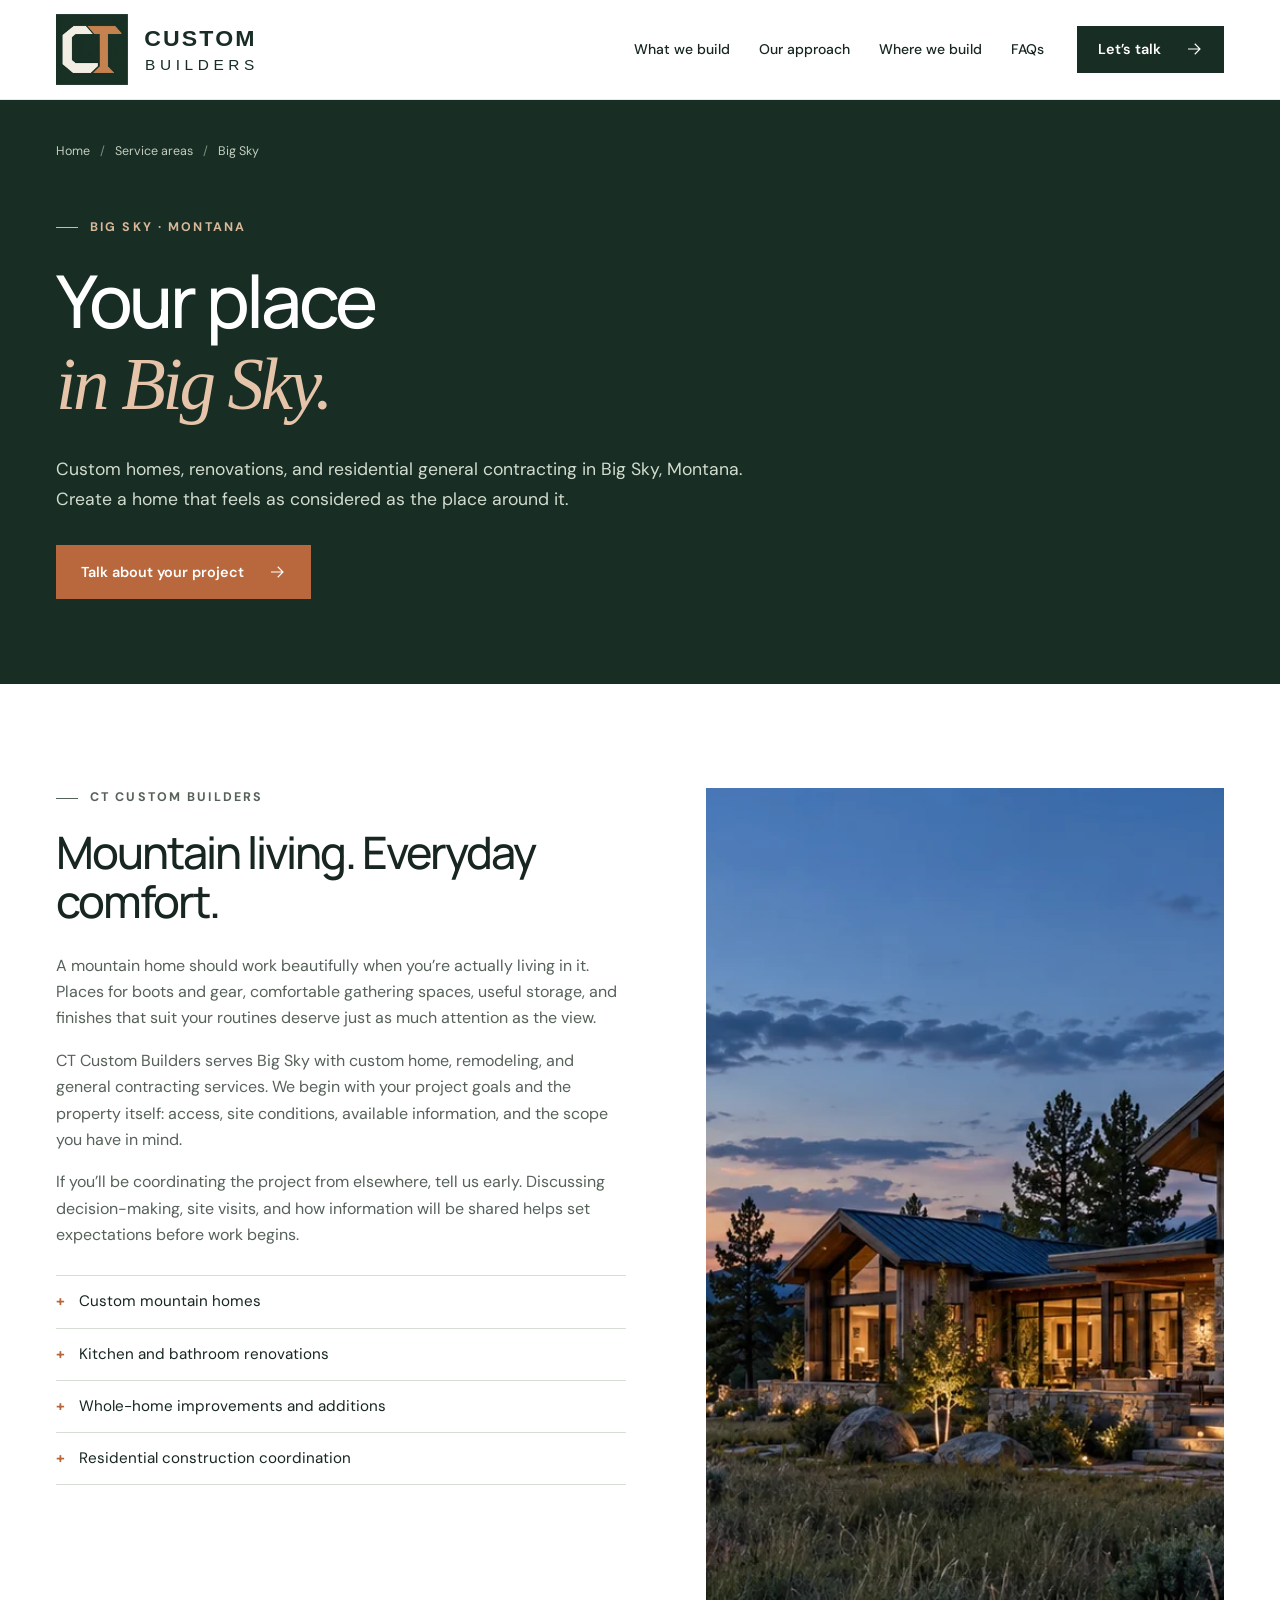
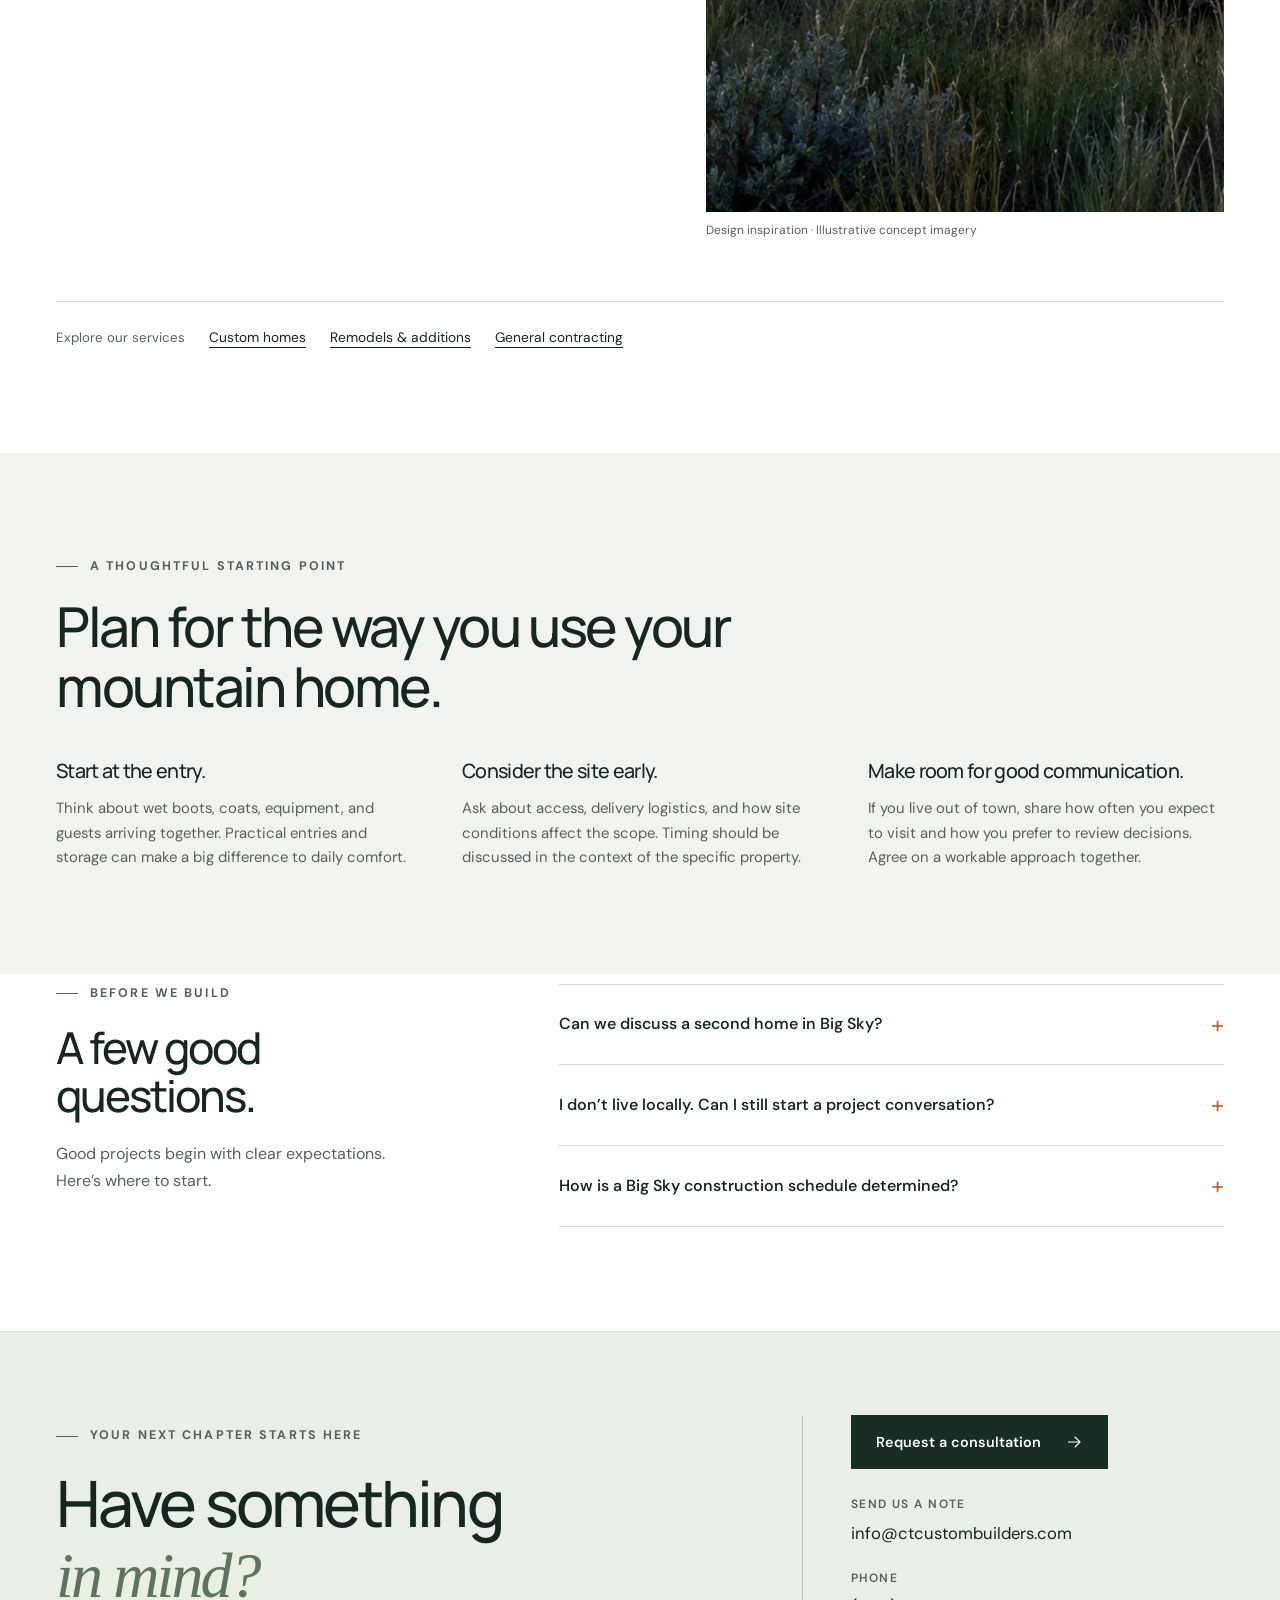
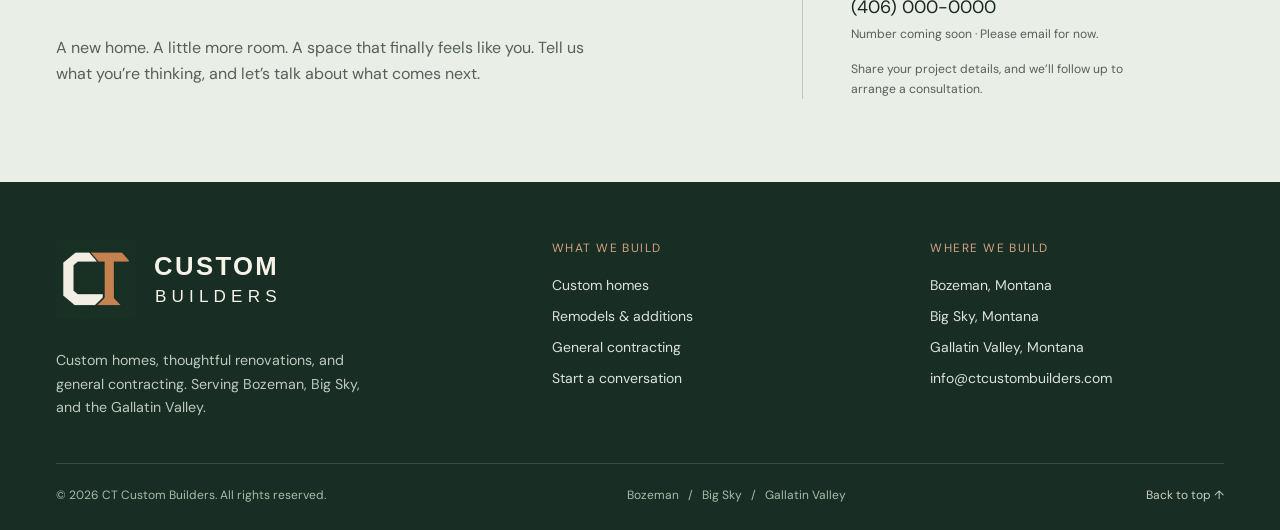
==== commit 2689d8ee: "Add consultation request modal and update contact email Connect project inquiry forms to a validated" ====
--- a/areas/big-sky/index.html
+++ b/areas/big-sky/index.html
@@ -1 +1 @@
-<!DOCTYPE html><html lang="en-US"><head><meta charset="utf-8"><meta name="viewport" content="width=device-width,initial-scale=1"><title>Big Sky Custom Home Builder &amp; Contractor | CT Custom Builders</title><meta name="description" content="Custom homes, mountain home renovations and general contracting in Big Sky, Montana. Plan your next project with CT Custom Builders."><meta name="robots" content="index,follow,max-image-preview:large"><meta name="theme-color" content="#182d24"><link rel="canonical" href="https://ctcustombuilders.com/areas/big-sky/"><link rel="icon" type="image/png" sizes="32x32" href="/assets/favicon-v2-32.png"><link rel="icon" type="image/png" sizes="192x192" href="/assets/favicon-v2-192.png"><link rel="shortcut icon" href="/favicon.ico?v=2"><link rel="apple-touch-icon" sizes="180x180" href="/assets/apple-touch-icon-v2.png"><meta property="og:type" content="website"><meta property="og:site_name" content="CT Custom Builders"><meta property="og:title" content="Big Sky Custom Home Builder &amp; Contractor | CT Custom Builders"><meta property="og:description" content="Custom homes, mountain home renovations and general contracting in Big Sky, Montana. Plan your next project with CT Custom Builders."><meta property="og:url" content="https://ctcustombuilders.com/areas/big-sky/"><meta property="og:locale" content="en_US"><meta name="twitter:card" content="summary"><meta name="twitter:title" content="Big Sky Custom Home Builder &amp; Contractor | CT Custom Builders"><meta name="twitter:description" content="Custom homes, mountain home renovations and general contracting in Big Sky, Montana. Plan your next project with CT Custom Builders."><link rel="preconnect" href="https://fonts.googleapis.com"><link rel="preconnect" href="https://fonts.gstatic.com" crossorigin><link href="https://fonts.googleapis.com/css2?family=DM+Sans:wght@400;450;500;550;600;650;700&family=Manrope:wght@400;500;600;650;700;750;800&display=swap" rel="stylesheet"><link rel="stylesheet" href="/assets/site.css?v=2"><script type="application/ld+json">{"@context": "https://schema.org", "@graph": [{"@type": "Organization", "@id": "https://ctcustombuilders.com/#organization", "name": "CT Custom Builders", "url": "https://ctcustombuilders.com/", "email": "ingo@ctcustombuilders.com", "logo": "https://ctcustombuilders.com/assets/ctcb-mark-v2.png", "description": "A contracting company serving Bozeman, Big Sky, and the Gallatin Valley, Montana.", "areaServed": [{"@type": "City", "name": "Bozeman, Montana"}, {"@type": "Place", "name": "Big Sky, Montana"}, {"@type": "Place", "name": "Gallatin Valley, Montana"}]}, {"@type": "WebSite", "@id": "https://ctcustombuilders.com/#website", "url": "https://ctcustombuilders.com/", "name": "CT Custom Builders", "publisher": {"@id": "https://ctcustombuilders.com/#organization"}}, {"@type": "WebPage", "@id": "https://ctcustombuilders.com/areas/big-sky/#webpage", "url": "https://ctcustombuilders.com/areas/big-sky/", "name": "Big Sky Custom Home Builder & Contractor | CT Custom Builders", "description": "Custom homes, mountain home renovations and general contracting in Big Sky, Montana. Plan your next project with CT Custom Builders.", "isPartOf": {"@id": "https://ctcustombuilders.com/#website"}, "about": {"@id": "https://ctcustombuilders.com/#organization"}, "inLanguage": "en-US"}, {"@type": "BreadcrumbList", "itemListElement": [{"@type": "ListItem", "position": 1, "name": "Home", "item": "https://ctcustombuilders.com/"}, {"@type": "ListItem", "position": 2, "name": "Big Sky", "item": "https://ctcustombuilders.com/areas/big-sky/"}]}, {"@type": "Service", "@id": "https://ctcustombuilders.com/areas/big-sky/#service", "name": "Residential construction in Big Sky, Montana", "serviceType": ["Custom home construction", "Home remodeling", "General contracting"], "provider": {"@id": "https://ctcustombuilders.com/#organization"}, "areaServed": {"@type": "Place", "name": "Big Sky, Montana"}, "url": "https://ctcustombuilders.com/areas/big-sky/", "description": "Custom homes, mountain home renovations and general contracting in Big Sky, Montana. Plan your next project with CT Custom Builders."}]}</script><script src="/assets/site.js" defer></script></head><body><a class="skip" href="#main">Skip to content</a><header class="site-header"><div class="wrap header-inner"><a class="brand" href="/" aria-label="CT Custom Builders home"><img class="brand-logo" src="/assets/ctcb-logo-v2-dark.svg" alt="CT Custom Builders" width="250" height="84" decoding="async"></a><nav class="desktop-nav" aria-label="Main navigation"><a href="/#services">What we build</a><a href="/#approach">Our approach</a><a href="/#service-areas">Where we build</a><a href="/#questions">FAQs</a><a class="button dark" href="#contact">Let’s talk <svg viewBox="0 0 24 24" fill="none" stroke="currentColor" stroke-width="1.5" aria-hidden="true"><path d="M4 12h15M13 5l7 7-7 7"/></svg></a></nav><button class="menu-toggle" type="button" aria-expanded="false" aria-controls="mobile-nav">Menu <svg viewBox="0 0 24 24" fill="none" stroke="currentColor" stroke-width="1.5" aria-hidden="true"><path d="M4 7h16M4 12h16M4 17h16"/></svg></button><nav id="mobile-nav" class="mobile-nav" aria-label="Mobile navigation"><a href="/#services">What we build</a><a href="/#approach">Our approach</a><a href="/#service-areas">Where we build</a><a href="/#questions">FAQs</a><a class="button dark" href="#contact">Let’s talk <svg viewBox="0 0 24 24" fill="none" stroke="currentColor" stroke-width="1.5" aria-hidden="true"><path d="M4 12h15M13 5l7 7-7 7"/></svg></a></nav></div></header><main id="main"><section class="inner-hero"><div class="wrap"><nav class="breadcrumbs" aria-label="Breadcrumb"><span><a href="/">Home</a></span><span><a href="/#service-areas">Service areas</a></span><span aria-current="page">Big Sky</span></nav><div class="eyebrow">Big Sky · Montana</div><h1>Your place<br><em>in Big Sky.</em></h1><p class="lead">Custom homes, renovations, and residential general contracting in Big Sky, Montana. Create a home that feels as considered as the place around it.</p><a class="button copper" href="#contact">Talk about your project <svg viewBox="0 0 24 24" fill="none" stroke="currentColor" stroke-width="1.5" aria-hidden="true"><path d="M4 12h15M13 5l7 7-7 7"/></svg></a></div></section><section class="section"><div class="wrap"><div class="detail-grid"><div><div class="eyebrow">CT Custom Builders</div><h2>Mountain living. Everyday comfort.</h2><p>A mountain home should work beautifully when you’re actually living in it. Places for boots and gear, comfortable gathering spaces, useful storage, and finishes that suit your routines deserve just as much attention as the view.</p><p>CT Custom Builders serves Big Sky with custom home, remodeling, and general contracting services. We begin with your project goals and the property itself: access, site conditions, available information, and the scope you have in mind.</p><p>If you’ll be coordinating the project from elsewhere, tell us early. Discussing decision-making, site visits, and how information will be shared helps set expectations before work begins.</p><ul class="checklist"><li>Custom mountain homes</li><li>Kitchen and bathroom renovations</li><li>Whole-home improvements and additions</li><li>Residential construction coordination</li></ul></div><figure class="detail-image"><img src="/assets/montana-home.webp" alt="Illustrative concept of a Montana home with timber and stone" width="1536" height="1024" loading="lazy" decoding="async"><figcaption>Design inspiration · Illustrative concept imagery</figcaption></figure></div><div class="related"><span>Explore our services</span><a href="/services/custom-homes/">Custom homes</a><a href="/services/remodels-additions/">Remodels &amp; additions</a><a href="/services/general-contracting/">General contracting</a></div></div></section><section class="section planning-section"><div class="wrap"><div class="section-top"><div><div class="eyebrow">A thoughtful starting point</div><h2>Plan for the way you use your mountain home.</h2></div></div><div class="process-grid"><div class="planning-card"><h3>Start at the entry.</h3><p>Think about wet boots, coats, equipment, and guests arriving together. Practical entries and storage can make a big difference to daily comfort.</p></div><div class="planning-card"><h3>Consider the site early.</h3><p>Ask about access, delivery logistics, and how site conditions affect the scope. Timing should be discussed in the context of the specific property.</p></div><div class="planning-card"><h3>Make room for good communication.</h3><p>If you live out of town, share how often you expect to visit and how you prefer to review decisions. Agree on a workable approach together.</p></div></div></div></section><section class="section faq-section" id="questions"><div class="wrap faq-grid"><div class="faq-intro"><div class="eyebrow">Before we build</div><h2>A few good questions.</h2><p>Good projects begin with clear expectations. Here’s where to start.</p></div><div class="faq-list"><details><summary>Can we discuss a second home in Big Sky?</summary><div class="answer">Yes. Tell us how you expect to use the home, where the property is located, and whether you’re planning new construction or improvements to an existing home.</div></details><details><summary>I don’t live locally. Can I still start a project conversation?</summary><div class="answer">Yes. Email your project details and let us know where you are based. We can discuss communication, site visits, and decision-making as part of the planning process.</div></details><details><summary>How is a Big Sky construction schedule determined?</summary><div class="answer">The project scope, design readiness, site access, material availability, and seasonal conditions all need consideration. A schedule is discussed after the specifics of your property and project are understood.</div></details></div></div></section><section class="contact-section" id="contact" aria-labelledby="contact-title"><div class="wrap contact-grid"><div><div class="eyebrow">Your next chapter starts here</div><h2 id="contact-title">Have something<br><em>in mind?</em></h2><p class="contact-intro">A new home. A little more room. A space that finally feels like you. Tell us what you’re thinking, and let’s talk about what comes next.</p></div><div class="contact-details"><a class="button dark" href="mailto:ingo@ctcustombuilders.com?subject=Let%E2%80%99s%20talk%20about%20my%20project&amp;body=Hello%20CT%20Custom%20Builders%2C%0A%0AI%20would%20like%20to%20discuss%20a%20project.%0A%0AName%3A%0AProject%20location%3A%0AProject%20type%3A%0APreferred%20timeline%3A%0AA%20little%20about%20my%20plans%3A%0A%0AThank%20you%21">Email us about your project <svg viewBox="0 0 24 24" fill="none" stroke="currentColor" stroke-width="1.5" aria-hidden="true"><path d="M4 12h15M13 5l7 7-7 7"/></svg></a><div><span class="contact-label">Send us a note</span><a class="contact-email" href="mailto:ingo@ctcustombuilders.com">ingo@ctcustombuilders.com</a></div><div class="phone-line"><span class="contact-label">Phone</span><span class="phone-number">(406) 000-0000</span><span class="phone-note">Number coming soon · Please email for now.</span></div><p class="email-note">Include your project location, a few details, and your preferred timing. The button opens your email app.</p></div></div></section></main><footer class="site-footer"><div class="wrap"><div class="footer-main"><div class="footer-brand"><a class="brand" href="/" aria-label="CT Custom Builders home"><img class="brand-logo" src="/assets/ctcb-logo-v2-light.svg" alt="CT Custom Builders" width="250" height="84" decoding="async"></a><p>Custom homes, thoughtful renovations, and general contracting. Serving Bozeman, Big Sky, and the Gallatin Valley.</p></div><div><div class="footer-heading">What we build</div><nav class="footer-links" aria-label="Services"><a href="/services/custom-homes/">Custom homes</a><a href="/services/remodels-additions/">Remodels &amp; additions</a><a href="/services/general-contracting/">General contracting</a><a href="#contact">Start a conversation</a></nav></div><div><div class="footer-heading">Where we build</div><nav class="footer-links" aria-label="Service areas"><a href="/areas/bozeman/">Bozeman, Montana</a><a href="/areas/big-sky/">Big Sky, Montana</a><a href="/areas/gallatin-valley/">Gallatin Valley, Montana</a><a href="mailto:ingo@ctcustombuilders.com">ingo@ctcustombuilders.com</a></nav></div></div><div class="footer-bottom"><span>© 2026 CT Custom Builders. All rights reserved.</span><span>Bozeman &nbsp; / &nbsp; Big Sky &nbsp; / &nbsp; Gallatin Valley</span><a href="/#main">Back to top ↑</a></div></div></footer></body></html>+<!DOCTYPE html><html lang="en-US"><head><meta charset="utf-8"><meta name="viewport" content="width=device-width,initial-scale=1"><title>Big Sky Custom Home Builder &amp; Contractor | CT Custom Builders</title><meta name="description" content="Custom homes, mountain home renovations and general contracting in Big Sky, Montana. Plan your next project with CT Custom Builders."><meta name="robots" content="index,follow,max-image-preview:large"><meta name="theme-color" content="#182d24"><link rel="canonical" href="https://ctcustombuilders.com/areas/big-sky/"><link rel="icon" type="image/png" sizes="32x32" href="/assets/favicon-v2-32.png"><link rel="icon" type="image/png" sizes="192x192" href="/assets/favicon-v2-192.png"><link rel="shortcut icon" href="/favicon.ico?v=2"><link rel="apple-touch-icon" sizes="180x180" href="/assets/apple-touch-icon-v2.png"><meta property="og:type" content="website"><meta property="og:site_name" content="CT Custom Builders"><meta property="og:title" content="Big Sky Custom Home Builder &amp; Contractor | CT Custom Builders"><meta property="og:description" content="Custom homes, mountain home renovations and general contracting in Big Sky, Montana. Plan your next project with CT Custom Builders."><meta property="og:url" content="https://ctcustombuilders.com/areas/big-sky/"><meta property="og:locale" content="en_US"><meta name="twitter:card" content="summary"><meta name="twitter:title" content="Big Sky Custom Home Builder &amp; Contractor | CT Custom Builders"><meta name="twitter:description" content="Custom homes, mountain home renovations and general contracting in Big Sky, Montana. Plan your next project with CT Custom Builders."><link rel="preconnect" href="https://fonts.googleapis.com"><link rel="preconnect" href="https://fonts.gstatic.com" crossorigin><link href="https://fonts.googleapis.com/css2?family=DM+Sans:wght@400;450;500;550;600;650;700&family=Manrope:wght@400;500;600;650;700;750;800&display=swap" rel="stylesheet"><link rel="stylesheet" href="/assets/site.css?v=3"><script type="application/ld+json">{"@context": "https://schema.org", "@graph": [{"@type": "Organization", "@id": "https://ctcustombuilders.com/#organization", "name": "CT Custom Builders", "url": "https://ctcustombuilders.com/", "email": "info@ctcustombuilders.com", "logo": "https://ctcustombuilders.com/assets/ctcb-mark-v2.png", "description": "A contracting company serving Bozeman, Big Sky, and the Gallatin Valley, Montana.", "areaServed": [{"@type": "City", "name": "Bozeman, Montana"}, {"@type": "Place", "name": "Big Sky, Montana"}, {"@type": "Place", "name": "Gallatin Valley, Montana"}]}, {"@type": "WebSite", "@id": "https://ctcustombuilders.com/#website", "url": "https://ctcustombuilders.com/", "name": "CT Custom Builders", "publisher": {"@id": "https://ctcustombuilders.com/#organization"}}, {"@type": "WebPage", "@id": "https://ctcustombuilders.com/areas/big-sky/#webpage", "url": "https://ctcustombuilders.com/areas/big-sky/", "name": "Big Sky Custom Home Builder & Contractor | CT Custom Builders", "description": "Custom homes, mountain home renovations and general contracting in Big Sky, Montana. Plan your next project with CT Custom Builders.", "isPartOf": {"@id": "https://ctcustombuilders.com/#website"}, "about": {"@id": "https://ctcustombuilders.com/#organization"}, "inLanguage": "en-US"}, {"@type": "BreadcrumbList", "itemListElement": [{"@type": "ListItem", "position": 1, "name": "Home", "item": "https://ctcustombuilders.com/"}, {"@type": "ListItem", "position": 2, "name": "Big Sky", "item": "https://ctcustombuilders.com/areas/big-sky/"}]}, {"@type": "Service", "@id": "https://ctcustombuilders.com/areas/big-sky/#service", "name": "Residential construction in Big Sky, Montana", "serviceType": ["Custom home construction", "Home remodeling", "General contracting"], "provider": {"@id": "https://ctcustombuilders.com/#organization"}, "areaServed": {"@type": "Place", "name": "Big Sky, Montana"}, "url": "https://ctcustombuilders.com/areas/big-sky/", "description": "Custom homes, mountain home renovations and general contracting in Big Sky, Montana. Plan your next project with CT Custom Builders."}]}</script><script src="/assets/site.js?v=3" defer></script></head><body><a class="skip" href="#main">Skip to content</a><header class="site-header"><div class="wrap header-inner"><a class="brand" href="/" aria-label="CT Custom Builders home"><img class="brand-logo" src="/assets/ctcb-logo-v2-dark.svg" alt="CT Custom Builders" width="250" height="84" decoding="async"></a><nav class="desktop-nav" aria-label="Main navigation"><a href="/#services">What we build</a><a href="/#approach">Our approach</a><a href="/#service-areas">Where we build</a><a href="/#questions">FAQs</a><a class="button dark" href="#contact" data-consult-open aria-haspopup="dialog" aria-controls="consultation-modal">Let’s talk <svg viewBox="0 0 24 24" fill="none" stroke="currentColor" stroke-width="1.5" aria-hidden="true"><path d="M4 12h15M13 5l7 7-7 7"/></svg></a></nav><button class="menu-toggle" type="button" aria-expanded="false" aria-controls="mobile-nav">Menu <svg viewBox="0 0 24 24" fill="none" stroke="currentColor" stroke-width="1.5" aria-hidden="true"><path d="M4 7h16M4 12h16M4 17h16"/></svg></button><nav id="mobile-nav" class="mobile-nav" aria-label="Mobile navigation"><a href="/#services">What we build</a><a href="/#approach">Our approach</a><a href="/#service-areas">Where we build</a><a href="/#questions">FAQs</a><a class="button dark" href="#contact" data-consult-open aria-haspopup="dialog" aria-controls="consultation-modal">Let’s talk <svg viewBox="0 0 24 24" fill="none" stroke="currentColor" stroke-width="1.5" aria-hidden="true"><path d="M4 12h15M13 5l7 7-7 7"/></svg></a></nav></div></header><main id="main"><section class="inner-hero"><div class="wrap"><nav class="breadcrumbs" aria-label="Breadcrumb"><span><a href="/">Home</a></span><span><a href="/#service-areas">Service areas</a></span><span aria-current="page">Big Sky</span></nav><div class="eyebrow">Big Sky · Montana</div><h1>Your place<br><em>in Big Sky.</em></h1><p class="lead">Custom homes, renovations, and residential general contracting in Big Sky, Montana. Create a home that feels as considered as the place around it.</p><a class="button copper" href="#contact" data-consult-open aria-haspopup="dialog" aria-controls="consultation-modal">Talk about your project <svg viewBox="0 0 24 24" fill="none" stroke="currentColor" stroke-width="1.5" aria-hidden="true"><path d="M4 12h15M13 5l7 7-7 7"/></svg></a></div></section><section class="section"><div class="wrap"><div class="detail-grid"><div><div class="eyebrow">CT Custom Builders</div><h2>Mountain living. Everyday comfort.</h2><p>A mountain home should work beautifully when you’re actually living in it. Places for boots and gear, comfortable gathering spaces, useful storage, and finishes that suit your routines deserve just as much attention as the view.</p><p>CT Custom Builders serves Big Sky with custom home, remodeling, and general contracting services. We begin with your project goals and the property itself: access, site conditions, available information, and the scope you have in mind.</p><p>If you’ll be coordinating the project from elsewhere, tell us early. Discussing decision-making, site visits, and how information will be shared helps set expectations before work begins.</p><ul class="checklist"><li>Custom mountain homes</li><li>Kitchen and bathroom renovations</li><li>Whole-home improvements and additions</li><li>Residential construction coordination</li></ul></div><figure class="detail-image"><img src="/assets/montana-home.webp" alt="Illustrative concept of a Montana home with timber and stone" width="1536" height="1024" loading="lazy" decoding="async"><figcaption>Design inspiration · Illustrative concept imagery</figcaption></figure></div><div class="related"><span>Explore our services</span><a href="/services/custom-homes/">Custom homes</a><a href="/services/remodels-additions/">Remodels &amp; additions</a><a href="/services/general-contracting/">General contracting</a></div></div></section><section class="section planning-section"><div class="wrap"><div class="section-top"><div><div class="eyebrow">A thoughtful starting point</div><h2>Plan for the way you use your mountain home.</h2></div></div><div class="process-grid"><div class="planning-card"><h3>Start at the entry.</h3><p>Think about wet boots, coats, equipment, and guests arriving together. Practical entries and storage can make a big difference to daily comfort.</p></div><div class="planning-card"><h3>Consider the site early.</h3><p>Ask about access, delivery logistics, and how site conditions affect the scope. Timing should be discussed in the context of the specific property.</p></div><div class="planning-card"><h3>Make room for good communication.</h3><p>If you live out of town, share how often you expect to visit and how you prefer to review decisions. Agree on a workable approach together.</p></div></div></div></section><section class="section faq-section" id="questions"><div class="wrap faq-grid"><div class="faq-intro"><div class="eyebrow">Before we build</div><h2>A few good questions.</h2><p>Good projects begin with clear expectations. Here’s where to start.</p></div><div class="faq-list"><details><summary>Can we discuss a second home in Big Sky?</summary><div class="answer">Yes. Tell us how you expect to use the home, where the property is located, and whether you’re planning new construction or improvements to an existing home.</div></details><details><summary>I don’t live locally. Can I still start a project conversation?</summary><div class="answer">Yes. Email your project details and let us know where you are based. We can discuss communication, site visits, and decision-making as part of the planning process.</div></details><details><summary>How is a Big Sky construction schedule determined?</summary><div class="answer">The project scope, design readiness, site access, material availability, and seasonal conditions all need consideration. A schedule is discussed after the specifics of your property and project are understood.</div></details></div></div></section><section class="contact-section" id="contact" aria-labelledby="contact-title"><div class="wrap contact-grid"><div><div class="eyebrow">Your next chapter starts here</div><h2 id="contact-title">Have something<br><em>in mind?</em></h2><p class="contact-intro">A new home. A little more room. A space that finally feels like you. Tell us what you’re thinking, and let’s talk about what comes next.</p></div><div class="contact-details"><a class="button dark" href="#contact" data-consult-open aria-haspopup="dialog" aria-controls="consultation-modal">Request a consultation <svg viewBox="0 0 24 24" fill="none" stroke="currentColor" stroke-width="1.5" aria-hidden="true"><path d="M4 12h15M13 5l7 7-7 7"/></svg></a><div><span class="contact-label">Send us a note</span><a class="contact-email" href="mailto:info@ctcustombuilders.com">info@ctcustombuilders.com</a></div><div class="phone-line"><span class="contact-label">Phone</span><span class="phone-number">(406) 000-0000</span><span class="phone-note">Number coming soon · Please email for now.</span></div><p class="email-note">Share your project details, and we’ll follow up to arrange a consultation.</p></div></div></section></main><footer class="site-footer"><div class="wrap"><div class="footer-main"><div class="footer-brand"><a class="brand" href="/" aria-label="CT Custom Builders home"><img class="brand-logo" src="/assets/ctcb-logo-v2-light.svg" alt="CT Custom Builders" width="250" height="84" decoding="async"></a><p>Custom homes, thoughtful renovations, and general contracting. Serving Bozeman, Big Sky, and the Gallatin Valley.</p></div><div><div class="footer-heading">What we build</div><nav class="footer-links" aria-label="Services"><a href="/services/custom-homes/">Custom homes</a><a href="/services/remodels-additions/">Remodels &amp; additions</a><a href="/services/general-contracting/">General contracting</a><a href="#contact" data-consult-open aria-haspopup="dialog" aria-controls="consultation-modal">Start a conversation</a></nav></div><div><div class="footer-heading">Where we build</div><nav class="footer-links" aria-label="Service areas"><a href="/areas/bozeman/">Bozeman, Montana</a><a href="/areas/big-sky/">Big Sky, Montana</a><a href="/areas/gallatin-valley/">Gallatin Valley, Montana</a><a href="mailto:info@ctcustombuilders.com">info@ctcustombuilders.com</a></nav></div></div><div class="footer-bottom"><span>© 2026 CT Custom Builders. All rights reserved.</span><span>Bozeman &nbsp; / &nbsp; Big Sky &nbsp; / &nbsp; Gallatin Valley</span><a href="/#main">Back to top ↑</a></div></div></footer><dialog class="consult-dialog" id="consultation-modal" aria-labelledby="consult-title" aria-describedby="consult-intro"><div class="consult-shell"><div class="consult-heading"><button class="consult-close" type="button" data-consult-close aria-label="Close consultation request"><svg viewBox="0 0 24 24" width="22" height="22" fill="none" stroke="currentColor" stroke-width="1.5" aria-hidden="true"><path d="m6 6 12 12M18 6 6 18"/></svg></button><div class="eyebrow">Request a consultation</div><h2 id="consult-title" tabindex="-1">Let’s talk about<br>your project.</h2><p id="consult-intro">Tell us what you have in mind. We’ll get in touch to arrange a time that works for you.</p></div><div class="consult-content"><form id="consultation-form" action="/api/consultation.php" method="post"><div class="consult-fields"><div class="consult-field consult-wide"><label for="consult-name">Name <span aria-hidden="true">*</span></label><input id="consult-name" name="name" type="text" autocomplete="name" maxlength="120" placeholder="Your full name" required></div><div class="consult-field consult-wide"><label for="consult-address">Project address <span aria-hidden="true">*</span></label><input id="consult-address" name="address" type="text" autocomplete="street-address" maxlength="400" placeholder="Street address, city, and ZIP code" required></div><div class="consult-field"><label for="consult-phone">Phone <span aria-hidden="true">*</span></label><input id="consult-phone" name="phone" type="tel" inputmode="tel" autocomplete="tel" maxlength="40" placeholder="(406) 555-0123" required></div><div class="consult-field"><label for="consult-email">Email <span aria-hidden="true">*</span></label><input id="consult-email" name="email" type="email" autocomplete="email" maxlength="254" placeholder="you@example.com" required></div><div class="consult-field consult-wide"><label for="consult-project">Tell us about your project <span aria-hidden="true">*</span></label><textarea id="consult-project" name="project" rows="4" maxlength="5000" placeholder="What are you hoping to build or change? Share your ideas and any timing you have in mind." required></textarea></div></div><div class="consult-trap" aria-hidden="true"><label for="consult-website">Leave this field empty</label><input id="consult-website" name="company_website" type="text" tabindex="-1" autocomplete="off"></div><p class="consult-status" id="consult-status" role="alert" tabindex="-1" hidden></p><div class="consult-actions"><p>We’ll use these details to respond to your request.<br>All five fields are required.</p><button class="button dark" type="submit"><span data-submit-label>Request a consultation</span><svg viewBox="0 0 24 24" width="18" height="18" fill="none" stroke="currentColor" stroke-width="1.5" aria-hidden="true"><path d="M4 12h15M13 5l7 7-7 7"/></svg></button></div><p class="consult-alternative">Prefer email? <a href="mailto:info@ctcustombuilders.com">info@ctcustombuilders.com</a></p></form><div class="consult-success" id="consult-success" hidden><span class="consult-success-icon" aria-hidden="true"><svg viewBox="0 0 24 24" width="30" height="30" fill="none" stroke="currentColor" stroke-width="1.5"><path d="m5 12 4 4L19 6"/></svg></span><h3 id="consult-success-title" tabindex="-1">Your request is on its way.</h3><p>Thank you for reaching out. We’ll contact you to talk through your project and arrange a consultation.</p><button class="button dark" type="button" data-consult-close>Done</button></div></div></div></dialog></body></html>
--- a/assets/site.css
+++ b/assets/site.css
@@ -15,3 +15,39 @@
 @media(max-width:1180px){.brand-logo{width:210px}}
 @media(max-width:850px){.header-inner{gap:12px}.brand-logo{width:190px}.site-footer .brand-logo{width:238px}}
 @media(max-width:380px){.site-header .brand-logo{width:180px}.header-inner{gap:10px}}
+
+/* Consultation request dialog */
+body.modal-open{overflow:hidden}
+.consult-dialog{width:min(690px,calc(100% - 32px));max-height:calc(100vh - 32px);max-height:calc(100dvh - 32px);padding:0;border:0;border-radius:3px;background:#fff;color:var(--ink);box-shadow:0 24px 100px #071c2266;overflow:auto;overscroll-behavior:contain}
+.consult-dialog::backdrop{background:#0b201cd1;backdrop-filter:blur(5px)}
+.consult-dialog [hidden]{display:none!important}
+.consult-heading{position:relative;padding:31px 36px 26px;background:var(--forest);color:#fff}
+.consult-heading .eyebrow{color:var(--sand);font-size:.75rem;margin-bottom:16px;padding-right:36px}
+.consult-heading h2{font-size:2.5rem;line-height:1.09;letter-spacing:-.05em;max-width:490px;padding-right:30px;outline:none}
+.consult-heading>p{color:#d4ddcf;font-size:.94rem;line-height:1.6;margin-top:16px;max-width:520px}
+.consult-close{position:absolute;top:17px;right:17px;display:flex;align-items:center;justify-content:center;width:44px;height:44px;padding:0;border:1px solid #ffffff55;background:transparent;color:#fff;border-radius:50%}
+.consult-close:hover{background:#ffffff16}
+.consult-content{padding:27px 36px 28px}
+.consult-fields{display:grid;grid-template-columns:1fr 1fr;gap:17px 18px}
+.consult-wide{grid-column:1/-1}
+.consult-field{min-width:0}
+.consult-field label{display:block;font-size:.875rem;font-weight:600;margin-bottom:7px;line-height:1.4}
+.consult-field label span{color:var(--accent-dark);margin-left:3px}
+.consult-field input,.consult-field textarea{display:block;width:100%;border:1px solid #bfc9bf;border-radius:2px;background:#fff;color:var(--ink);font:400 1rem/1.5 var(--sans);padding:11px 13px;min-height:47px;outline-offset:2px;transition:border-color .2s,box-shadow .2s}
+.consult-field textarea{resize:vertical;min-height:112px;max-height:300px}
+.consult-field input::placeholder,.consult-field textarea::placeholder{color:#657269;opacity:1}
+.consult-field input:focus,.consult-field textarea:focus{outline:2px solid var(--accent);outline-offset:1px;border-color:var(--accent);box-shadow:0 0 0 4px #b9683e15}
+.consult-field [aria-invalid=true]{border-color:#a33a25}
+.consult-trap{position:absolute!important;left:-10000px;width:1px;height:1px;overflow:hidden}
+.consult-actions{margin-top:23px;display:flex;align-items:center;justify-content:space-between;gap:18px}
+.consult-actions>p{font-size:.75rem;color:var(--muted);line-height:1.55;max-width:245px}
+.consult-actions .button{padding:15px 18px;gap:14px;flex-shrink:0;min-height:50px;font-size:.86rem}
+.consult-actions .button:disabled{cursor:wait;opacity:.7;transform:none}
+.consult-alternative{font-size:.8rem;color:var(--muted);border-top:1px solid var(--line);padding-top:18px;margin-top:23px!important}
+.consult-alternative a{color:var(--ink);text-decoration:underline;text-underline-offset:3px;overflow-wrap:anywhere}
+.consult-status{padding:12px 15px;margin-top:20px!important;font-size:.875rem;color:#81341e;background:#fff2ea;border-left:3px solid var(--accent);line-height:1.6}
+.consult-success{text-align:center;padding:18px 8px 15px}
+.consult-success-icon{width:62px;height:62px;background:var(--mist);color:var(--forest);display:flex;align-items:center;justify-content:center;border-radius:50%;margin:0 auto 23px}
+.consult-success h3{font-size:1.9rem;line-height:1.2;outline:none}
+.consult-success p{font-size:1rem;color:var(--muted);max-width:470px;margin:19px auto 25px}
+@media(max-width:600px){.consult-dialog{width:calc(100% - 20px);max-height:calc(100vh - 20px);max-height:calc(100dvh - 20px)}.consult-heading{padding:27px 22px 22px}.consult-heading h2{font-size:2.1rem;padding-right:20px}.consult-heading>p{font-size:.9rem}.consult-heading .eyebrow{font-size:.75rem;padding-right:40px}.consult-close{top:13px;right:13px}.consult-content{padding:24px 22px}.consult-fields{grid-template-columns:1fr;gap:17px}.consult-wide{grid-column:auto}.consult-actions{align-items:stretch;flex-direction:column;gap:16px}.consult-actions>p{max-width:100%}.consult-actions .button{width:100%;font-size:.94rem}.consult-alternative{font-size:.8rem;line-height:1.6}.consult-success{padding:15px 0}.consult-success h3{font-size:1.7rem}}
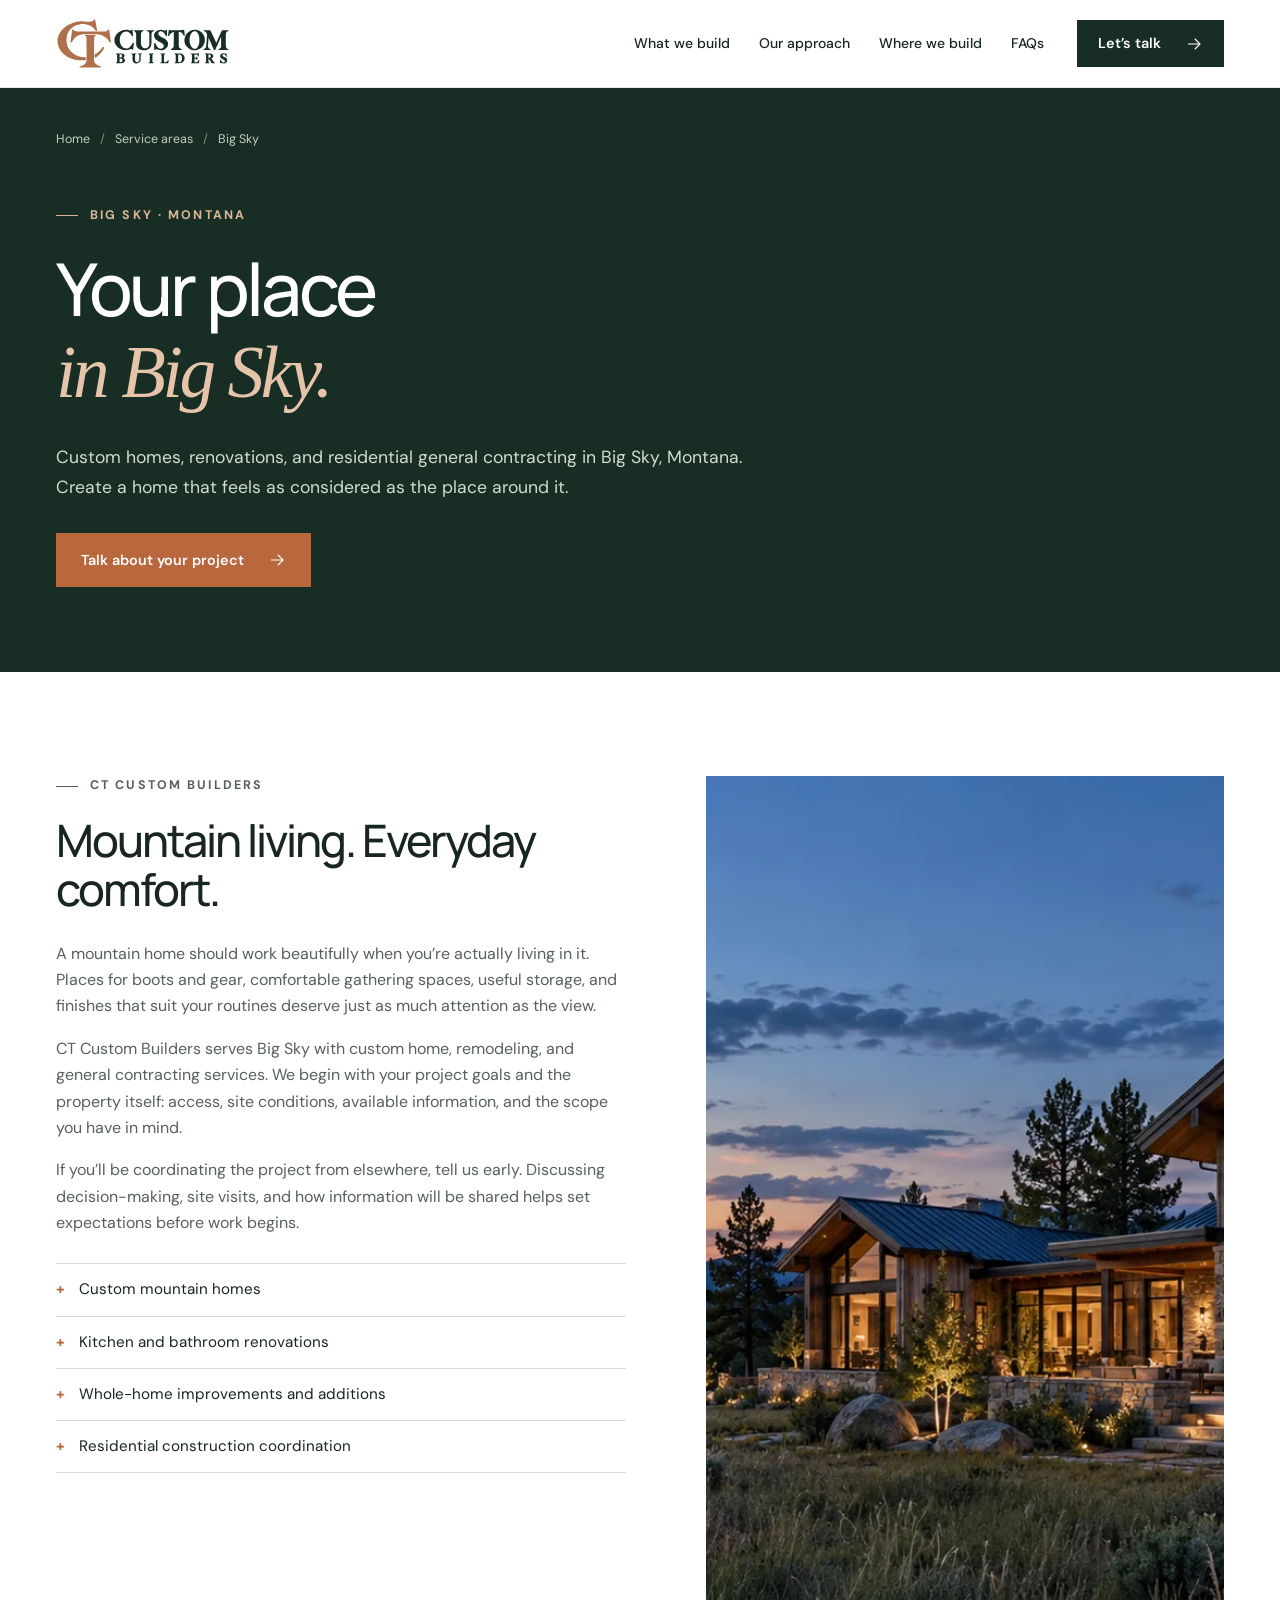
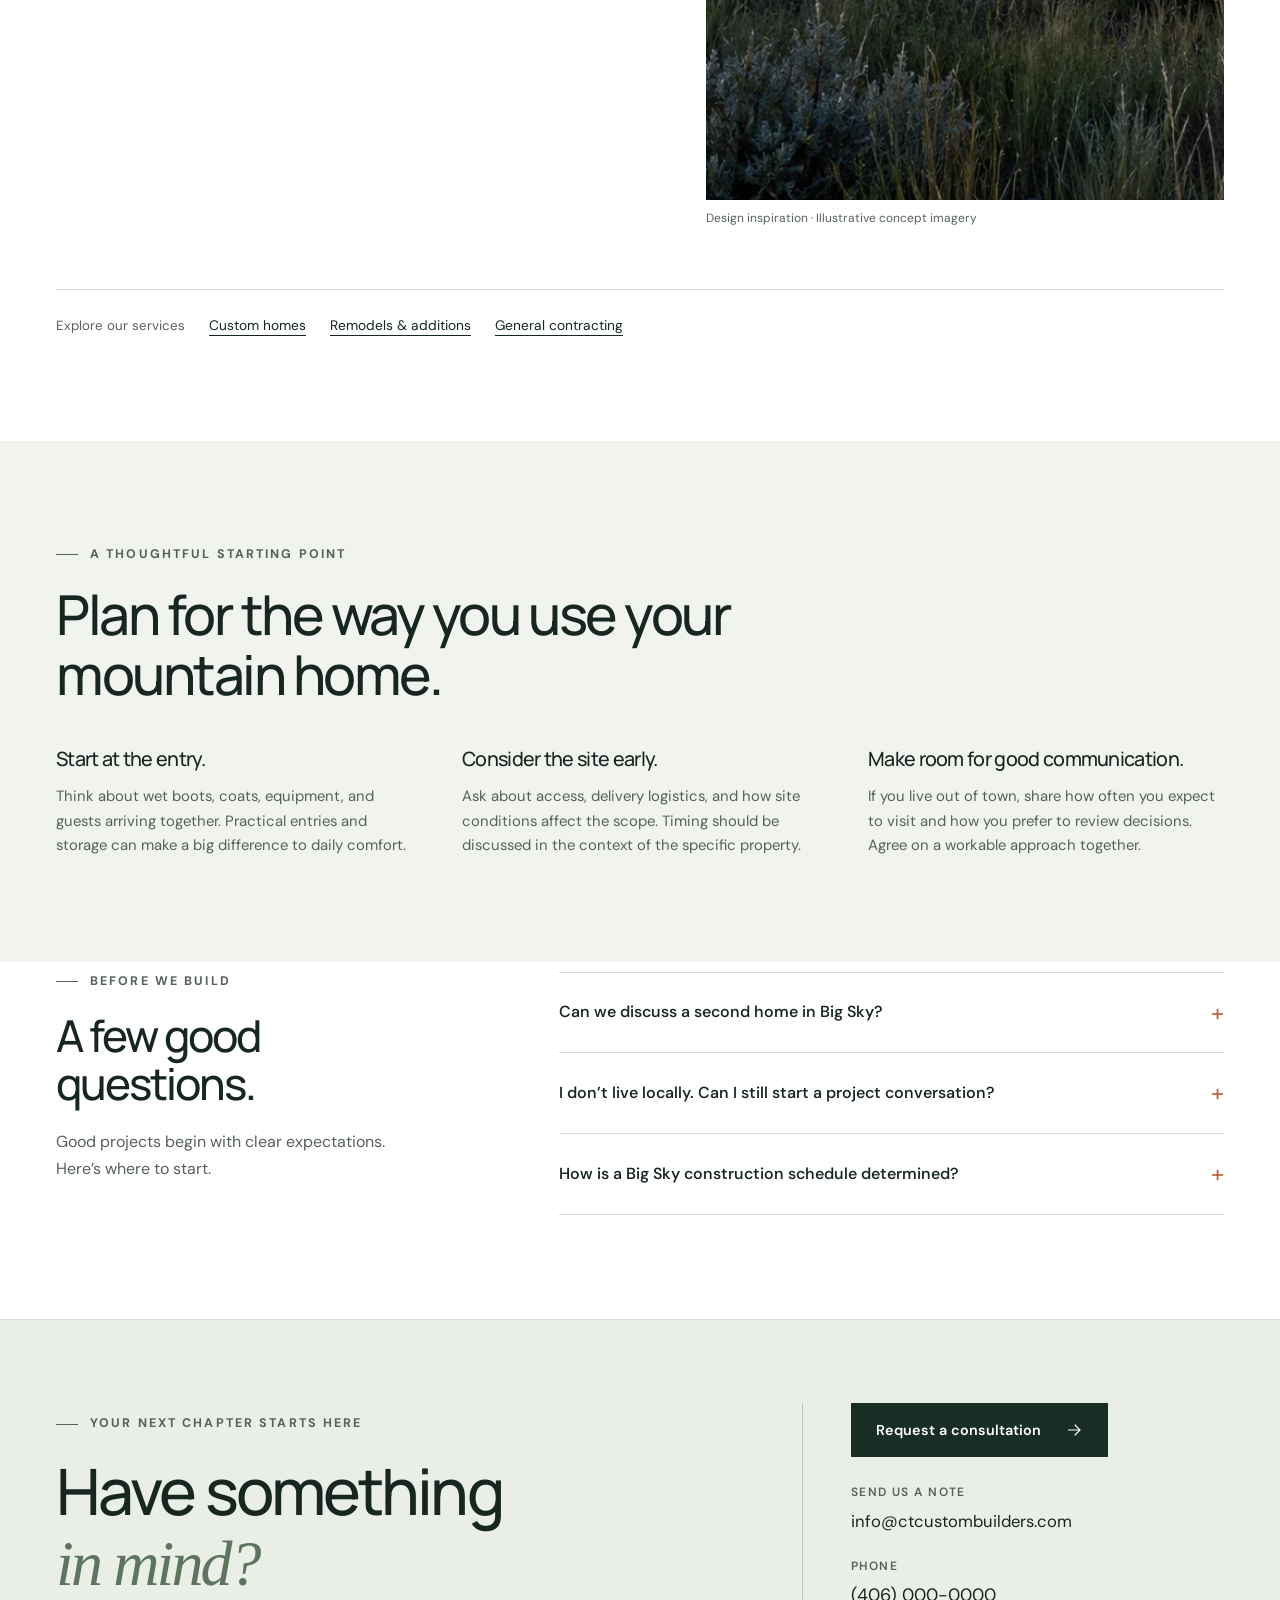
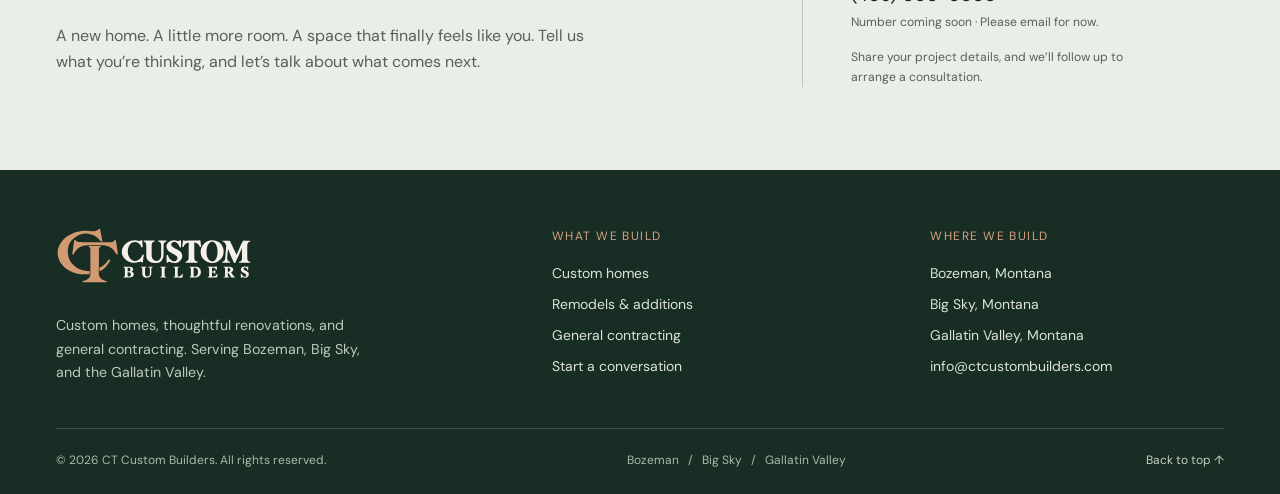
==== commit fd9596d4: "Replace logo with compact serif CT identity Add scalable path-only wordmarks and matching favicons. " ====
--- a/areas/big-sky/index.html
+++ b/areas/big-sky/index.html
@@ -1 +1 @@
-<!DOCTYPE html><html lang="en-US"><head><meta charset="utf-8"><meta name="viewport" content="width=device-width,initial-scale=1"><title>Big Sky Custom Home Builder &amp; Contractor | CT Custom Builders</title><meta name="description" content="Custom homes, mountain home renovations and general contracting in Big Sky, Montana. Plan your next project with CT Custom Builders."><meta name="robots" content="index,follow,max-image-preview:large"><meta name="theme-color" content="#182d24"><link rel="canonical" href="https://ctcustombuilders.com/areas/big-sky/"><link rel="icon" type="image/png" sizes="32x32" href="/assets/favicon-v2-32.png"><link rel="icon" type="image/png" sizes="192x192" href="/assets/favicon-v2-192.png"><link rel="shortcut icon" href="/favicon.ico?v=2"><link rel="apple-touch-icon" sizes="180x180" href="/assets/apple-touch-icon-v2.png"><meta property="og:type" content="website"><meta property="og:site_name" content="CT Custom Builders"><meta property="og:title" content="Big Sky Custom Home Builder &amp; Contractor | CT Custom Builders"><meta property="og:description" content="Custom homes, mountain home renovations and general contracting in Big Sky, Montana. Plan your next project with CT Custom Builders."><meta property="og:url" content="https://ctcustombuilders.com/areas/big-sky/"><meta property="og:locale" content="en_US"><meta name="twitter:card" content="summary"><meta name="twitter:title" content="Big Sky Custom Home Builder &amp; Contractor | CT Custom Builders"><meta name="twitter:description" content="Custom homes, mountain home renovations and general contracting in Big Sky, Montana. Plan your next project with CT Custom Builders."><link rel="preconnect" href="https://fonts.googleapis.com"><link rel="preconnect" href="https://fonts.gstatic.com" crossorigin><link href="https://fonts.googleapis.com/css2?family=DM+Sans:wght@400;450;500;550;600;650;700&family=Manrope:wght@400;500;600;650;700;750;800&display=swap" rel="stylesheet"><link rel="stylesheet" href="/assets/site.css?v=3"><script type="application/ld+json">{"@context": "https://schema.org", "@graph": [{"@type": "Organization", "@id": "https://ctcustombuilders.com/#organization", "name": "CT Custom Builders", "url": "https://ctcustombuilders.com/", "email": "info@ctcustombuilders.com", "logo": "https://ctcustombuilders.com/assets/ctcb-mark-v2.png", "description": "A contracting company serving Bozeman, Big Sky, and the Gallatin Valley, Montana.", "areaServed": [{"@type": "City", "name": "Bozeman, Montana"}, {"@type": "Place", "name": "Big Sky, Montana"}, {"@type": "Place", "name": "Gallatin Valley, Montana"}]}, {"@type": "WebSite", "@id": "https://ctcustombuilders.com/#website", "url": "https://ctcustombuilders.com/", "name": "CT Custom Builders", "publisher": {"@id": "https://ctcustombuilders.com/#organization"}}, {"@type": "WebPage", "@id": "https://ctcustombuilders.com/areas/big-sky/#webpage", "url": "https://ctcustombuilders.com/areas/big-sky/", "name": "Big Sky Custom Home Builder & Contractor | CT Custom Builders", "description": "Custom homes, mountain home renovations and general contracting in Big Sky, Montana. Plan your next project with CT Custom Builders.", "isPartOf": {"@id": "https://ctcustombuilders.com/#website"}, "about": {"@id": "https://ctcustombuilders.com/#organization"}, "inLanguage": "en-US"}, {"@type": "BreadcrumbList", "itemListElement": [{"@type": "ListItem", "position": 1, "name": "Home", "item": "https://ctcustombuilders.com/"}, {"@type": "ListItem", "position": 2, "name": "Big Sky", "item": "https://ctcustombuilders.com/areas/big-sky/"}]}, {"@type": "Service", "@id": "https://ctcustombuilders.com/areas/big-sky/#service", "name": "Residential construction in Big Sky, Montana", "serviceType": ["Custom home construction", "Home remodeling", "General contracting"], "provider": {"@id": "https://ctcustombuilders.com/#organization"}, "areaServed": {"@type": "Place", "name": "Big Sky, Montana"}, "url": "https://ctcustombuilders.com/areas/big-sky/", "description": "Custom homes, mountain home renovations and general contracting in Big Sky, Montana. Plan your next project with CT Custom Builders."}]}</script><script src="/assets/site.js?v=3" defer></script></head><body><a class="skip" href="#main">Skip to content</a><header class="site-header"><div class="wrap header-inner"><a class="brand" href="/" aria-label="CT Custom Builders home"><img class="brand-logo" src="/assets/ctcb-logo-v2-dark.svg" alt="CT Custom Builders" width="250" height="84" decoding="async"></a><nav class="desktop-nav" aria-label="Main navigation"><a href="/#services">What we build</a><a href="/#approach">Our approach</a><a href="/#service-areas">Where we build</a><a href="/#questions">FAQs</a><a class="button dark" href="#contact" data-consult-open aria-haspopup="dialog" aria-controls="consultation-modal">Let’s talk <svg viewBox="0 0 24 24" fill="none" stroke="currentColor" stroke-width="1.5" aria-hidden="true"><path d="M4 12h15M13 5l7 7-7 7"/></svg></a></nav><button class="menu-toggle" type="button" aria-expanded="false" aria-controls="mobile-nav">Menu <svg viewBox="0 0 24 24" fill="none" stroke="currentColor" stroke-width="1.5" aria-hidden="true"><path d="M4 7h16M4 12h16M4 17h16"/></svg></button><nav id="mobile-nav" class="mobile-nav" aria-label="Mobile navigation"><a href="/#services">What we build</a><a href="/#approach">Our approach</a><a href="/#service-areas">Where we build</a><a href="/#questions">FAQs</a><a class="button dark" href="#contact" data-consult-open aria-haspopup="dialog" aria-controls="consultation-modal">Let’s talk <svg viewBox="0 0 24 24" fill="none" stroke="currentColor" stroke-width="1.5" aria-hidden="true"><path d="M4 12h15M13 5l7 7-7 7"/></svg></a></nav></div></header><main id="main"><section class="inner-hero"><div class="wrap"><nav class="breadcrumbs" aria-label="Breadcrumb"><span><a href="/">Home</a></span><span><a href="/#service-areas">Service areas</a></span><span aria-current="page">Big Sky</span></nav><div class="eyebrow">Big Sky · Montana</div><h1>Your place<br><em>in Big Sky.</em></h1><p class="lead">Custom homes, renovations, and residential general contracting in Big Sky, Montana. Create a home that feels as considered as the place around it.</p><a class="button copper" href="#contact" data-consult-open aria-haspopup="dialog" aria-controls="consultation-modal">Talk about your project <svg viewBox="0 0 24 24" fill="none" stroke="currentColor" stroke-width="1.5" aria-hidden="true"><path d="M4 12h15M13 5l7 7-7 7"/></svg></a></div></section><section class="section"><div class="wrap"><div class="detail-grid"><div><div class="eyebrow">CT Custom Builders</div><h2>Mountain living. Everyday comfort.</h2><p>A mountain home should work beautifully when you’re actually living in it. Places for boots and gear, comfortable gathering spaces, useful storage, and finishes that suit your routines deserve just as much attention as the view.</p><p>CT Custom Builders serves Big Sky with custom home, remodeling, and general contracting services. We begin with your project goals and the property itself: access, site conditions, available information, and the scope you have in mind.</p><p>If you’ll be coordinating the project from elsewhere, tell us early. Discussing decision-making, site visits, and how information will be shared helps set expectations before work begins.</p><ul class="checklist"><li>Custom mountain homes</li><li>Kitchen and bathroom renovations</li><li>Whole-home improvements and additions</li><li>Residential construction coordination</li></ul></div><figure class="detail-image"><img src="/assets/montana-home.webp" alt="Illustrative concept of a Montana home with timber and stone" width="1536" height="1024" loading="lazy" decoding="async"><figcaption>Design inspiration · Illustrative concept imagery</figcaption></figure></div><div class="related"><span>Explore our services</span><a href="/services/custom-homes/">Custom homes</a><a href="/services/remodels-additions/">Remodels &amp; additions</a><a href="/services/general-contracting/">General contracting</a></div></div></section><section class="section planning-section"><div class="wrap"><div class="section-top"><div><div class="eyebrow">A thoughtful starting point</div><h2>Plan for the way you use your mountain home.</h2></div></div><div class="process-grid"><div class="planning-card"><h3>Start at the entry.</h3><p>Think about wet boots, coats, equipment, and guests arriving together. Practical entries and storage can make a big difference to daily comfort.</p></div><div class="planning-card"><h3>Consider the site early.</h3><p>Ask about access, delivery logistics, and how site conditions affect the scope. Timing should be discussed in the context of the specific property.</p></div><div class="planning-card"><h3>Make room for good communication.</h3><p>If you live out of town, share how often you expect to visit and how you prefer to review decisions. Agree on a workable approach together.</p></div></div></div></section><section class="section faq-section" id="questions"><div class="wrap faq-grid"><div class="faq-intro"><div class="eyebrow">Before we build</div><h2>A few good questions.</h2><p>Good projects begin with clear expectations. Here’s where to start.</p></div><div class="faq-list"><details><summary>Can we discuss a second home in Big Sky?</summary><div class="answer">Yes. Tell us how you expect to use the home, where the property is located, and whether you’re planning new construction or improvements to an existing home.</div></details><details><summary>I don’t live locally. Can I still start a project conversation?</summary><div class="answer">Yes. Email your project details and let us know where you are based. We can discuss communication, site visits, and decision-making as part of the planning process.</div></details><details><summary>How is a Big Sky construction schedule determined?</summary><div class="answer">The project scope, design readiness, site access, material availability, and seasonal conditions all need consideration. A schedule is discussed after the specifics of your property and project are understood.</div></details></div></div></section><section class="contact-section" id="contact" aria-labelledby="contact-title"><div class="wrap contact-grid"><div><div class="eyebrow">Your next chapter starts here</div><h2 id="contact-title">Have something<br><em>in mind?</em></h2><p class="contact-intro">A new home. A little more room. A space that finally feels like you. Tell us what you’re thinking, and let’s talk about what comes next.</p></div><div class="contact-details"><a class="button dark" href="#contact" data-consult-open aria-haspopup="dialog" aria-controls="consultation-modal">Request a consultation <svg viewBox="0 0 24 24" fill="none" stroke="currentColor" stroke-width="1.5" aria-hidden="true"><path d="M4 12h15M13 5l7 7-7 7"/></svg></a><div><span class="contact-label">Send us a note</span><a class="contact-email" href="mailto:info@ctcustombuilders.com">info@ctcustombuilders.com</a></div><div class="phone-line"><span class="contact-label">Phone</span><span class="phone-number">(406) 000-0000</span><span class="phone-note">Number coming soon · Please email for now.</span></div><p class="email-note">Share your project details, and we’ll follow up to arrange a consultation.</p></div></div></section></main><footer class="site-footer"><div class="wrap"><div class="footer-main"><div class="footer-brand"><a class="brand" href="/" aria-label="CT Custom Builders home"><img class="brand-logo" src="/assets/ctcb-logo-v2-light.svg" alt="CT Custom Builders" width="250" height="84" decoding="async"></a><p>Custom homes, thoughtful renovations, and general contracting. Serving Bozeman, Big Sky, and the Gallatin Valley.</p></div><div><div class="footer-heading">What we build</div><nav class="footer-links" aria-label="Services"><a href="/services/custom-homes/">Custom homes</a><a href="/services/remodels-additions/">Remodels &amp; additions</a><a href="/services/general-contracting/">General contracting</a><a href="#contact" data-consult-open aria-haspopup="dialog" aria-controls="consultation-modal">Start a conversation</a></nav></div><div><div class="footer-heading">Where we build</div><nav class="footer-links" aria-label="Service areas"><a href="/areas/bozeman/">Bozeman, Montana</a><a href="/areas/big-sky/">Big Sky, Montana</a><a href="/areas/gallatin-valley/">Gallatin Valley, Montana</a><a href="mailto:info@ctcustombuilders.com">info@ctcustombuilders.com</a></nav></div></div><div class="footer-bottom"><span>© 2026 CT Custom Builders. All rights reserved.</span><span>Bozeman &nbsp; / &nbsp; Big Sky &nbsp; / &nbsp; Gallatin Valley</span><a href="/#main">Back to top ↑</a></div></div></footer><dialog class="consult-dialog" id="consultation-modal" aria-labelledby="consult-title" aria-describedby="consult-intro"><div class="consult-shell"><div class="consult-heading"><button class="consult-close" type="button" data-consult-close aria-label="Close consultation request"><svg viewBox="0 0 24 24" width="22" height="22" fill="none" stroke="currentColor" stroke-width="1.5" aria-hidden="true"><path d="m6 6 12 12M18 6 6 18"/></svg></button><div class="eyebrow">Request a consultation</div><h2 id="consult-title" tabindex="-1">Let’s talk about<br>your project.</h2><p id="consult-intro">Tell us what you have in mind. We’ll get in touch to arrange a time that works for you.</p></div><div class="consult-content"><form id="consultation-form" action="/api/consultation.php" method="post"><div class="consult-fields"><div class="consult-field consult-wide"><label for="consult-name">Name <span aria-hidden="true">*</span></label><input id="consult-name" name="name" type="text" autocomplete="name" maxlength="120" placeholder="Your full name" required></div><div class="consult-field consult-wide"><label for="consult-address">Project address <span aria-hidden="true">*</span></label><input id="consult-address" name="address" type="text" autocomplete="street-address" maxlength="400" placeholder="Street address, city, and ZIP code" required></div><div class="consult-field"><label for="consult-phone">Phone <span aria-hidden="true">*</span></label><input id="consult-phone" name="phone" type="tel" inputmode="tel" autocomplete="tel" maxlength="40" placeholder="(406) 555-0123" required></div><div class="consult-field"><label for="consult-email">Email <span aria-hidden="true">*</span></label><input id="consult-email" name="email" type="email" autocomplete="email" maxlength="254" placeholder="you@example.com" required></div><div class="consult-field consult-wide"><label for="consult-project">Tell us about your project <span aria-hidden="true">*</span></label><textarea id="consult-project" name="project" rows="4" maxlength="5000" placeholder="What are you hoping to build or change? Share your ideas and any timing you have in mind." required></textarea></div></div><div class="consult-trap" aria-hidden="true"><label for="consult-website">Leave this field empty</label><input id="consult-website" name="company_website" type="text" tabindex="-1" autocomplete="off"></div><p class="consult-status" id="consult-status" role="alert" tabindex="-1" hidden></p><div class="consult-actions"><p>We’ll use these details to respond to your request.<br>All five fields are required.</p><button class="button dark" type="submit"><span data-submit-label>Request a consultation</span><svg viewBox="0 0 24 24" width="18" height="18" fill="none" stroke="currentColor" stroke-width="1.5" aria-hidden="true"><path d="M4 12h15M13 5l7 7-7 7"/></svg></button></div><p class="consult-alternative">Prefer email? <a href="mailto:info@ctcustombuilders.com">info@ctcustombuilders.com</a></p></form><div class="consult-success" id="consult-success" hidden><span class="consult-success-icon" aria-hidden="true"><svg viewBox="0 0 24 24" width="30" height="30" fill="none" stroke="currentColor" stroke-width="1.5"><path d="m5 12 4 4L19 6"/></svg></span><h3 id="consult-success-title" tabindex="-1">Your request is on its way.</h3><p>Thank you for reaching out. We’ll contact you to talk through your project and arrange a consultation.</p><button class="button dark" type="button" data-consult-close>Done</button></div></div></div></dialog></body></html>+<!DOCTYPE html><html lang="en-US"><head><meta charset="utf-8"><meta name="viewport" content="width=device-width,initial-scale=1"><title>Big Sky Custom Home Builder &amp; Contractor | CT Custom Builders</title><meta name="description" content="Custom homes, mountain home renovations and general contracting in Big Sky, Montana. Plan your next project with CT Custom Builders."><meta name="robots" content="index,follow,max-image-preview:large"><meta name="theme-color" content="#182d24"><link rel="canonical" href="https://ctcustombuilders.com/areas/big-sky/"><link rel="icon" type="image/svg+xml" href="/assets/favicon-v3.svg"><link rel="icon" type="image/png" sizes="32x32" href="/assets/favicon-v3-32.png"><link rel="icon" type="image/png" sizes="192x192" href="/assets/favicon-v3-192.png"><link rel="shortcut icon" href="/favicon.ico?v=3"><link rel="apple-touch-icon" sizes="180x180" href="/assets/apple-touch-icon-v3.png"><meta property="og:type" content="website"><meta property="og:site_name" content="CT Custom Builders"><meta property="og:title" content="Big Sky Custom Home Builder &amp; Contractor | CT Custom Builders"><meta property="og:description" content="Custom homes, mountain home renovations and general contracting in Big Sky, Montana. Plan your next project with CT Custom Builders."><meta property="og:url" content="https://ctcustombuilders.com/areas/big-sky/"><meta property="og:locale" content="en_US"><meta name="twitter:card" content="summary"><meta name="twitter:title" content="Big Sky Custom Home Builder &amp; Contractor | CT Custom Builders"><meta name="twitter:description" content="Custom homes, mountain home renovations and general contracting in Big Sky, Montana. Plan your next project with CT Custom Builders."><link rel="preconnect" href="https://fonts.googleapis.com"><link rel="preconnect" href="https://fonts.gstatic.com" crossorigin><link href="https://fonts.googleapis.com/css2?family=DM+Sans:wght@400;450;500;550;600;650;700&family=Manrope:wght@400;500;600;650;700;750;800&display=swap" rel="stylesheet"><link rel="stylesheet" href="/assets/site.css?v=4"><script type="application/ld+json">{"@context": "https://schema.org", "@graph": [{"@type": "Organization", "@id": "https://ctcustombuilders.com/#organization", "name": "CT Custom Builders", "url": "https://ctcustombuilders.com/", "email": "info@ctcustombuilders.com", "logo": "https://ctcustombuilders.com/assets/ctcb-mark-v3.png", "description": "A contracting company serving Bozeman, Big Sky, and the Gallatin Valley, Montana.", "areaServed": [{"@type": "City", "name": "Bozeman, Montana"}, {"@type": "Place", "name": "Big Sky, Montana"}, {"@type": "Place", "name": "Gallatin Valley, Montana"}]}, {"@type": "WebSite", "@id": "https://ctcustombuilders.com/#website", "url": "https://ctcustombuilders.com/", "name": "CT Custom Builders", "publisher": {"@id": "https://ctcustombuilders.com/#organization"}}, {"@type": "WebPage", "@id": "https://ctcustombuilders.com/areas/big-sky/#webpage", "url": "https://ctcustombuilders.com/areas/big-sky/", "name": "Big Sky Custom Home Builder & Contractor | CT Custom Builders", "description": "Custom homes, mountain home renovations and general contracting in Big Sky, Montana. Plan your next project with CT Custom Builders.", "isPartOf": {"@id": "https://ctcustombuilders.com/#website"}, "about": {"@id": "https://ctcustombuilders.com/#organization"}, "inLanguage": "en-US"}, {"@type": "BreadcrumbList", "itemListElement": [{"@type": "ListItem", "position": 1, "name": "Home", "item": "https://ctcustombuilders.com/"}, {"@type": "ListItem", "position": 2, "name": "Big Sky", "item": "https://ctcustombuilders.com/areas/big-sky/"}]}, {"@type": "Service", "@id": "https://ctcustombuilders.com/areas/big-sky/#service", "name": "Residential construction in Big Sky, Montana", "serviceType": ["Custom home construction", "Home remodeling", "General contracting"], "provider": {"@id": "https://ctcustombuilders.com/#organization"}, "areaServed": {"@type": "Place", "name": "Big Sky, Montana"}, "url": "https://ctcustombuilders.com/areas/big-sky/", "description": "Custom homes, mountain home renovations and general contracting in Big Sky, Montana. Plan your next project with CT Custom Builders."}]}</script><script src="/assets/site.js?v=3" defer></script></head><body><a class="skip" href="#main">Skip to content</a><header class="site-header"><div class="wrap header-inner"><a class="brand" href="/" aria-label="CT Custom Builders home"><img class="brand-logo" src="/assets/ctcb-logo-v3-dark.svg" alt="CT Custom Builders" width="1874" height="542" decoding="async"></a><nav class="desktop-nav" aria-label="Main navigation"><a href="/#services">What we build</a><a href="/#approach">Our approach</a><a href="/#service-areas">Where we build</a><a href="/#questions">FAQs</a><a class="button dark" href="#contact" data-consult-open aria-haspopup="dialog" aria-controls="consultation-modal">Let’s talk <svg viewBox="0 0 24 24" fill="none" stroke="currentColor" stroke-width="1.5" aria-hidden="true"><path d="M4 12h15M13 5l7 7-7 7"/></svg></a></nav><button class="menu-toggle" type="button" aria-expanded="false" aria-controls="mobile-nav">Menu <svg viewBox="0 0 24 24" fill="none" stroke="currentColor" stroke-width="1.5" aria-hidden="true"><path d="M4 7h16M4 12h16M4 17h16"/></svg></button><nav id="mobile-nav" class="mobile-nav" aria-label="Mobile navigation"><a href="/#services">What we build</a><a href="/#approach">Our approach</a><a href="/#service-areas">Where we build</a><a href="/#questions">FAQs</a><a class="button dark" href="#contact" data-consult-open aria-haspopup="dialog" aria-controls="consultation-modal">Let’s talk <svg viewBox="0 0 24 24" fill="none" stroke="currentColor" stroke-width="1.5" aria-hidden="true"><path d="M4 12h15M13 5l7 7-7 7"/></svg></a></nav></div></header><main id="main"><section class="inner-hero"><div class="wrap"><nav class="breadcrumbs" aria-label="Breadcrumb"><span><a href="/">Home</a></span><span><a href="/#service-areas">Service areas</a></span><span aria-current="page">Big Sky</span></nav><div class="eyebrow">Big Sky · Montana</div><h1>Your place<br><em>in Big Sky.</em></h1><p class="lead">Custom homes, renovations, and residential general contracting in Big Sky, Montana. Create a home that feels as considered as the place around it.</p><a class="button copper" href="#contact" data-consult-open aria-haspopup="dialog" aria-controls="consultation-modal">Talk about your project <svg viewBox="0 0 24 24" fill="none" stroke="currentColor" stroke-width="1.5" aria-hidden="true"><path d="M4 12h15M13 5l7 7-7 7"/></svg></a></div></section><section class="section"><div class="wrap"><div class="detail-grid"><div><div class="eyebrow">CT Custom Builders</div><h2>Mountain living. Everyday comfort.</h2><p>A mountain home should work beautifully when you’re actually living in it. Places for boots and gear, comfortable gathering spaces, useful storage, and finishes that suit your routines deserve just as much attention as the view.</p><p>CT Custom Builders serves Big Sky with custom home, remodeling, and general contracting services. We begin with your project goals and the property itself: access, site conditions, available information, and the scope you have in mind.</p><p>If you’ll be coordinating the project from elsewhere, tell us early. Discussing decision-making, site visits, and how information will be shared helps set expectations before work begins.</p><ul class="checklist"><li>Custom mountain homes</li><li>Kitchen and bathroom renovations</li><li>Whole-home improvements and additions</li><li>Residential construction coordination</li></ul></div><figure class="detail-image"><img src="/assets/montana-home.webp" alt="Illustrative concept of a Montana home with timber and stone" width="1536" height="1024" loading="lazy" decoding="async"><figcaption>Design inspiration · Illustrative concept imagery</figcaption></figure></div><div class="related"><span>Explore our services</span><a href="/services/custom-homes/">Custom homes</a><a href="/services/remodels-additions/">Remodels &amp; additions</a><a href="/services/general-contracting/">General contracting</a></div></div></section><section class="section planning-section"><div class="wrap"><div class="section-top"><div><div class="eyebrow">A thoughtful starting point</div><h2>Plan for the way you use your mountain home.</h2></div></div><div class="process-grid"><div class="planning-card"><h3>Start at the entry.</h3><p>Think about wet boots, coats, equipment, and guests arriving together. Practical entries and storage can make a big difference to daily comfort.</p></div><div class="planning-card"><h3>Consider the site early.</h3><p>Ask about access, delivery logistics, and how site conditions affect the scope. Timing should be discussed in the context of the specific property.</p></div><div class="planning-card"><h3>Make room for good communication.</h3><p>If you live out of town, share how often you expect to visit and how you prefer to review decisions. Agree on a workable approach together.</p></div></div></div></section><section class="section faq-section" id="questions"><div class="wrap faq-grid"><div class="faq-intro"><div class="eyebrow">Before we build</div><h2>A few good questions.</h2><p>Good projects begin with clear expectations. Here’s where to start.</p></div><div class="faq-list"><details><summary>Can we discuss a second home in Big Sky?</summary><div class="answer">Yes. Tell us how you expect to use the home, where the property is located, and whether you’re planning new construction or improvements to an existing home.</div></details><details><summary>I don’t live locally. Can I still start a project conversation?</summary><div class="answer">Yes. Email your project details and let us know where you are based. We can discuss communication, site visits, and decision-making as part of the planning process.</div></details><details><summary>How is a Big Sky construction schedule determined?</summary><div class="answer">The project scope, design readiness, site access, material availability, and seasonal conditions all need consideration. A schedule is discussed after the specifics of your property and project are understood.</div></details></div></div></section><section class="contact-section" id="contact" aria-labelledby="contact-title"><div class="wrap contact-grid"><div><div class="eyebrow">Your next chapter starts here</div><h2 id="contact-title">Have something<br><em>in mind?</em></h2><p class="contact-intro">A new home. A little more room. A space that finally feels like you. Tell us what you’re thinking, and let’s talk about what comes next.</p></div><div class="contact-details"><a class="button dark" href="#contact" data-consult-open aria-haspopup="dialog" aria-controls="consultation-modal">Request a consultation <svg viewBox="0 0 24 24" fill="none" stroke="currentColor" stroke-width="1.5" aria-hidden="true"><path d="M4 12h15M13 5l7 7-7 7"/></svg></a><div><span class="contact-label">Send us a note</span><a class="contact-email" href="mailto:info@ctcustombuilders.com">info@ctcustombuilders.com</a></div><div class="phone-line"><span class="contact-label">Phone</span><span class="phone-number">(406) 000-0000</span><span class="phone-note">Number coming soon · Please email for now.</span></div><p class="email-note">Share your project details, and we’ll follow up to arrange a consultation.</p></div></div></section></main><footer class="site-footer"><div class="wrap"><div class="footer-main"><div class="footer-brand"><a class="brand" href="/" aria-label="CT Custom Builders home"><img class="brand-logo" src="/assets/ctcb-logo-v3-light.svg" alt="CT Custom Builders" width="1874" height="542" decoding="async"></a><p>Custom homes, thoughtful renovations, and general contracting. Serving Bozeman, Big Sky, and the Gallatin Valley.</p></div><div><div class="footer-heading">What we build</div><nav class="footer-links" aria-label="Services"><a href="/services/custom-homes/">Custom homes</a><a href="/services/remodels-additions/">Remodels &amp; additions</a><a href="/services/general-contracting/">General contracting</a><a href="#contact" data-consult-open aria-haspopup="dialog" aria-controls="consultation-modal">Start a conversation</a></nav></div><div><div class="footer-heading">Where we build</div><nav class="footer-links" aria-label="Service areas"><a href="/areas/bozeman/">Bozeman, Montana</a><a href="/areas/big-sky/">Big Sky, Montana</a><a href="/areas/gallatin-valley/">Gallatin Valley, Montana</a><a href="mailto:info@ctcustombuilders.com">info@ctcustombuilders.com</a></nav></div></div><div class="footer-bottom"><span>© 2026 CT Custom Builders. All rights reserved.</span><span>Bozeman &nbsp; / &nbsp; Big Sky &nbsp; / &nbsp; Gallatin Valley</span><a href="/#main">Back to top ↑</a></div></div></footer><dialog class="consult-dialog" id="consultation-modal" aria-labelledby="consult-title" aria-describedby="consult-intro"><div class="consult-shell"><div class="consult-heading"><button class="consult-close" type="button" data-consult-close aria-label="Close consultation request"><svg viewBox="0 0 24 24" width="22" height="22" fill="none" stroke="currentColor" stroke-width="1.5" aria-hidden="true"><path d="m6 6 12 12M18 6 6 18"/></svg></button><div class="eyebrow">Request a consultation</div><h2 id="consult-title" tabindex="-1">Let’s talk about<br>your project.</h2><p id="consult-intro">Tell us what you have in mind. We’ll get in touch to arrange a time that works for you.</p></div><div class="consult-content"><form id="consultation-form" action="/api/consultation.php" method="post"><div class="consult-fields"><div class="consult-field consult-wide"><label for="consult-name">Name <span aria-hidden="true">*</span></label><input id="consult-name" name="name" type="text" autocomplete="name" maxlength="120" placeholder="Your full name" required></div><div class="consult-field consult-wide"><label for="consult-address">Project address <span aria-hidden="true">*</span></label><input id="consult-address" name="address" type="text" autocomplete="street-address" maxlength="400" placeholder="Street address, city, and ZIP code" required></div><div class="consult-field"><label for="consult-phone">Phone <span aria-hidden="true">*</span></label><input id="consult-phone" name="phone" type="tel" inputmode="tel" autocomplete="tel" maxlength="40" placeholder="(406) 555-0123" required></div><div class="consult-field"><label for="consult-email">Email <span aria-hidden="true">*</span></label><input id="consult-email" name="email" type="email" autocomplete="email" maxlength="254" placeholder="you@example.com" required></div><div class="consult-field consult-wide"><label for="consult-project">Tell us about your project <span aria-hidden="true">*</span></label><textarea id="consult-project" name="project" rows="4" maxlength="5000" placeholder="What are you hoping to build or change? Share your ideas and any timing you have in mind." required></textarea></div></div><div class="consult-trap" aria-hidden="true"><label for="consult-website">Leave this field empty</label><input id="consult-website" name="company_website" type="text" tabindex="-1" autocomplete="off"></div><p class="consult-status" id="consult-status" role="alert" tabindex="-1" hidden></p><div class="consult-actions"><p>We’ll use these details to respond to your request.<br>All five fields are required.</p><button class="button dark" type="submit"><span data-submit-label>Request a consultation</span><svg viewBox="0 0 24 24" width="18" height="18" fill="none" stroke="currentColor" stroke-width="1.5" aria-hidden="true"><path d="M4 12h15M13 5l7 7-7 7"/></svg></button></div><p class="consult-alternative">Prefer email? <a href="mailto:info@ctcustombuilders.com">info@ctcustombuilders.com</a></p></form><div class="consult-success" id="consult-success" hidden><span class="consult-success-icon" aria-hidden="true"><svg viewBox="0 0 24 24" width="30" height="30" fill="none" stroke="currentColor" stroke-width="1.5"><path d="m5 12 4 4L19 6"/></svg></span><h3 id="consult-success-title" tabindex="-1">Your request is on its way.</h3><p>Thank you for reaching out. We’ll contact you to talk through your project and arrange a consultation.</p><button class="button dark" type="button" data-consult-close>Done</button></div></div></div></dialog></body></html>
--- a/assets/site.css
+++ b/assets/site.css
@@ -8,13 +8,13 @@
 
 .footer-links a{overflow-wrap:anywhere;max-width:100%}.footer-links,.service-card .text-link{font-size:.875rem}
 
-/* CT Custom Builders identity — architectural CT monogram */
+/* CT Custom Builders identity — compact serif monogram */
 .brand{gap:0;line-height:0;display:inline-flex;align-items:center}
-.brand-logo{display:block;width:214px;max-width:100%;height:auto;object-fit:contain}
-.site-footer .brand-logo{width:238px}
-@media(max-width:1180px){.brand-logo{width:210px}}
-@media(max-width:850px){.header-inner{gap:12px}.brand-logo{width:190px}.site-footer .brand-logo{width:238px}}
-@media(max-width:380px){.site-header .brand-logo{width:180px}.header-inner{gap:10px}}
+.brand-logo{display:block;width:174px;max-width:100%;height:auto;object-fit:contain}
+.site-footer .brand-logo{width:196px}
+@media(min-width:851px){.site-header{height:88px}.hero{height:min(820px,calc(100svh - 88px))}}
+@media(max-width:850px){.site-header{height:76px}.mobile-nav{top:76px}.header-inner{gap:12px}.brand-logo{width:160px}.site-footer .brand-logo{width:184px}}
+@media(max-width:380px){.site-header .brand-logo{width:150px}.header-inner{gap:10px}}
 
 /* Consultation request dialog */
 body.modal-open{overflow:hidden}
